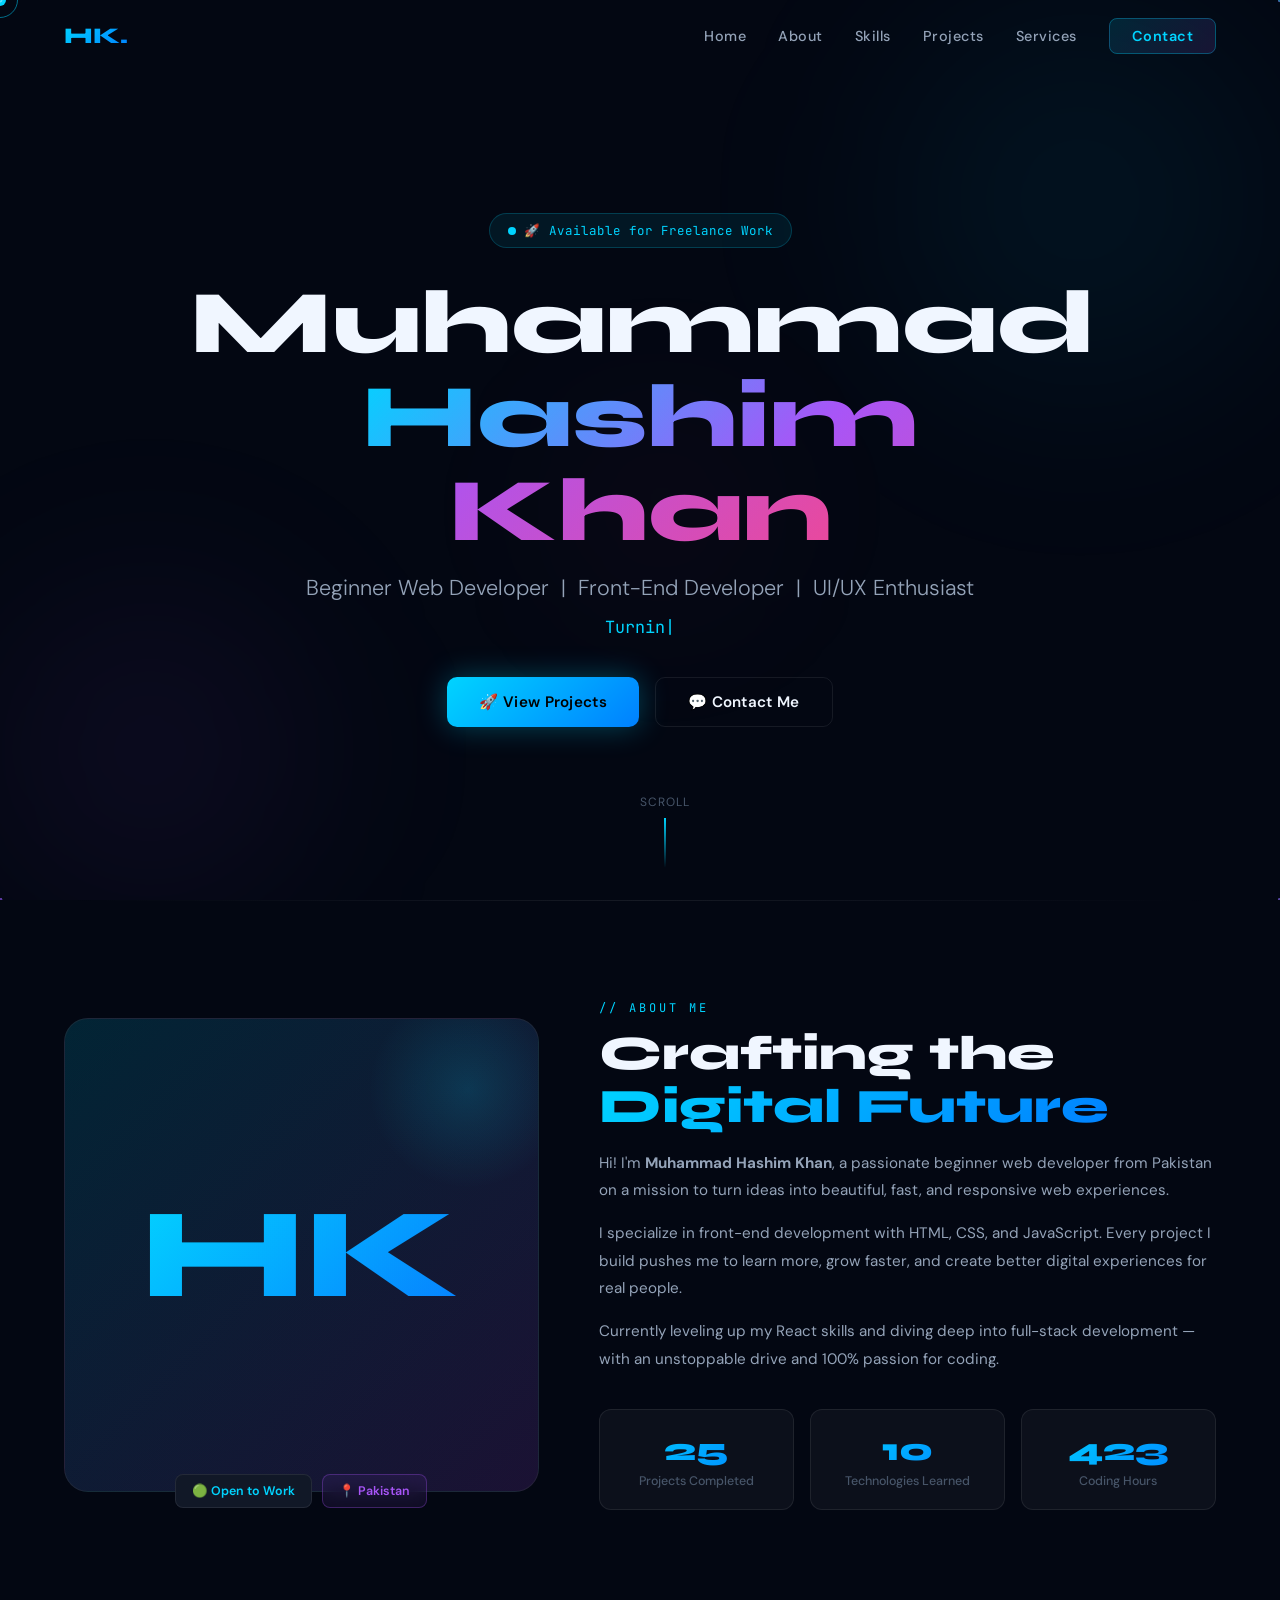
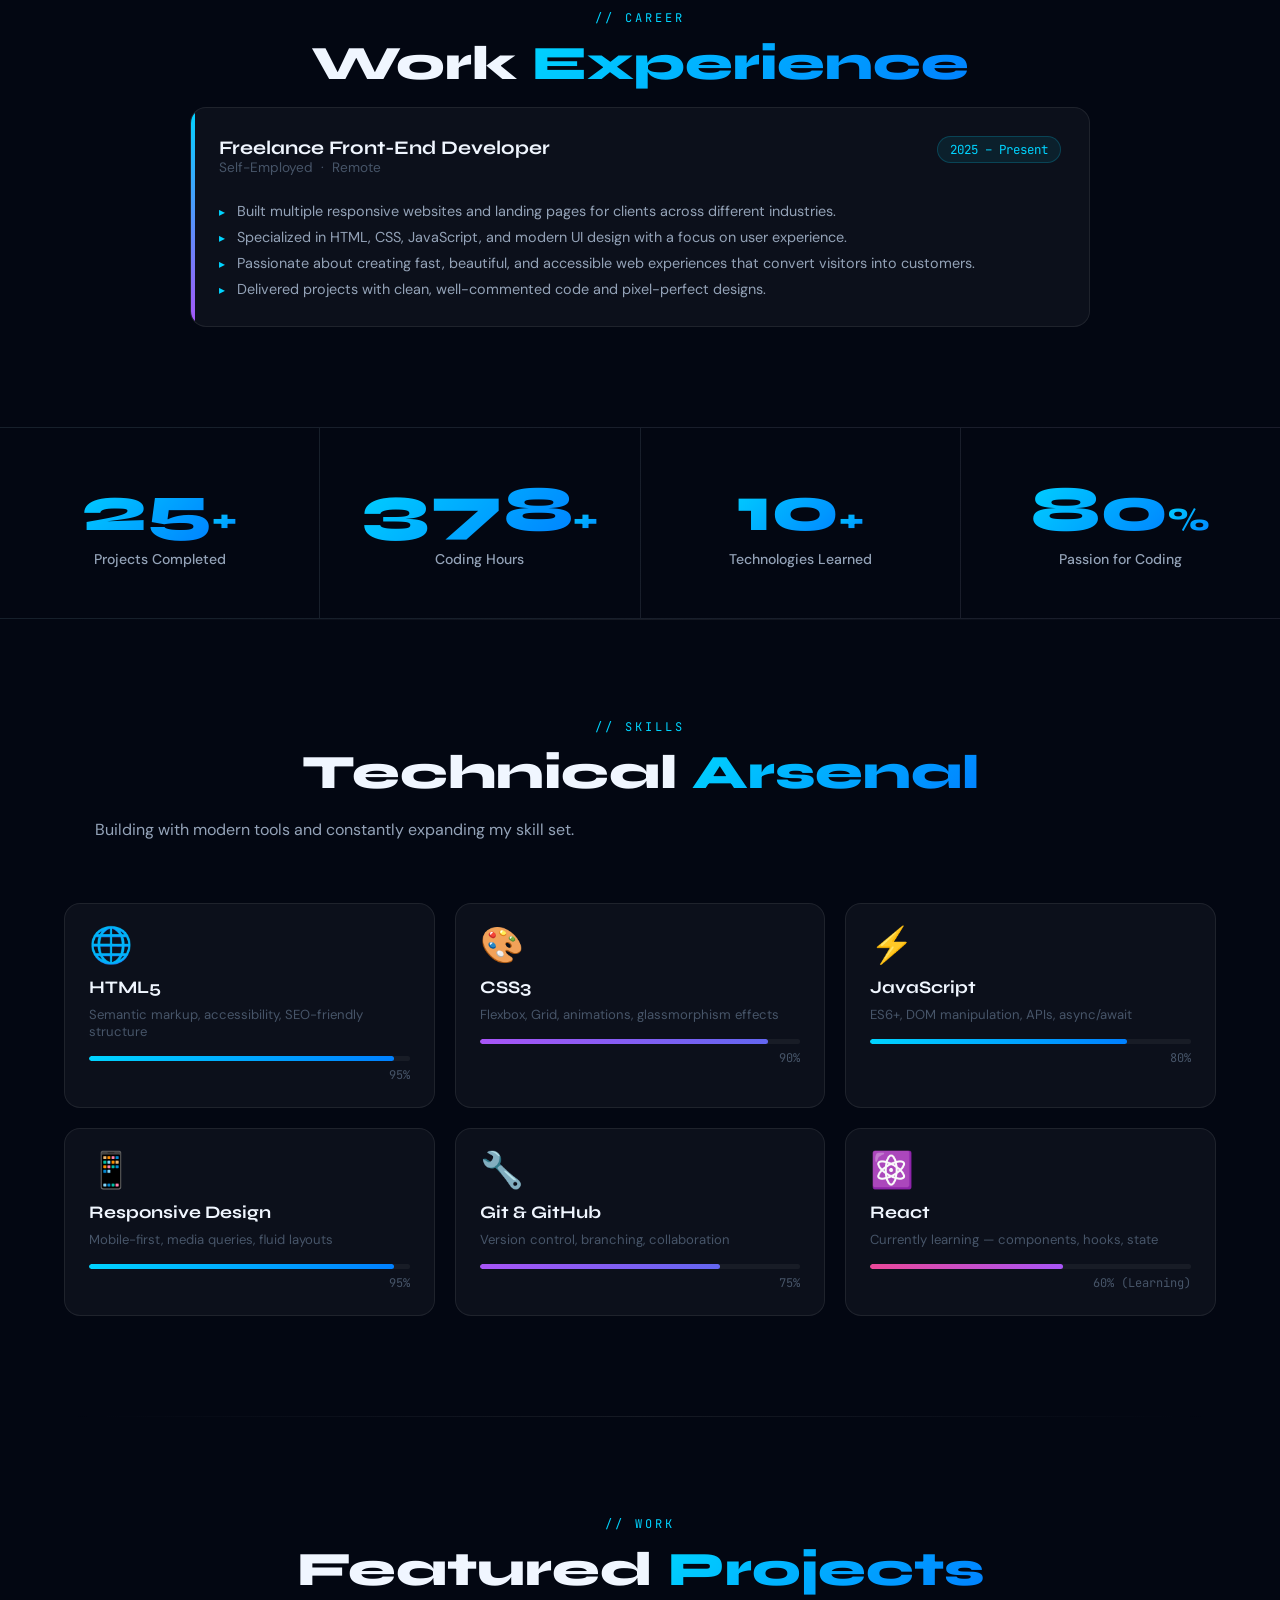
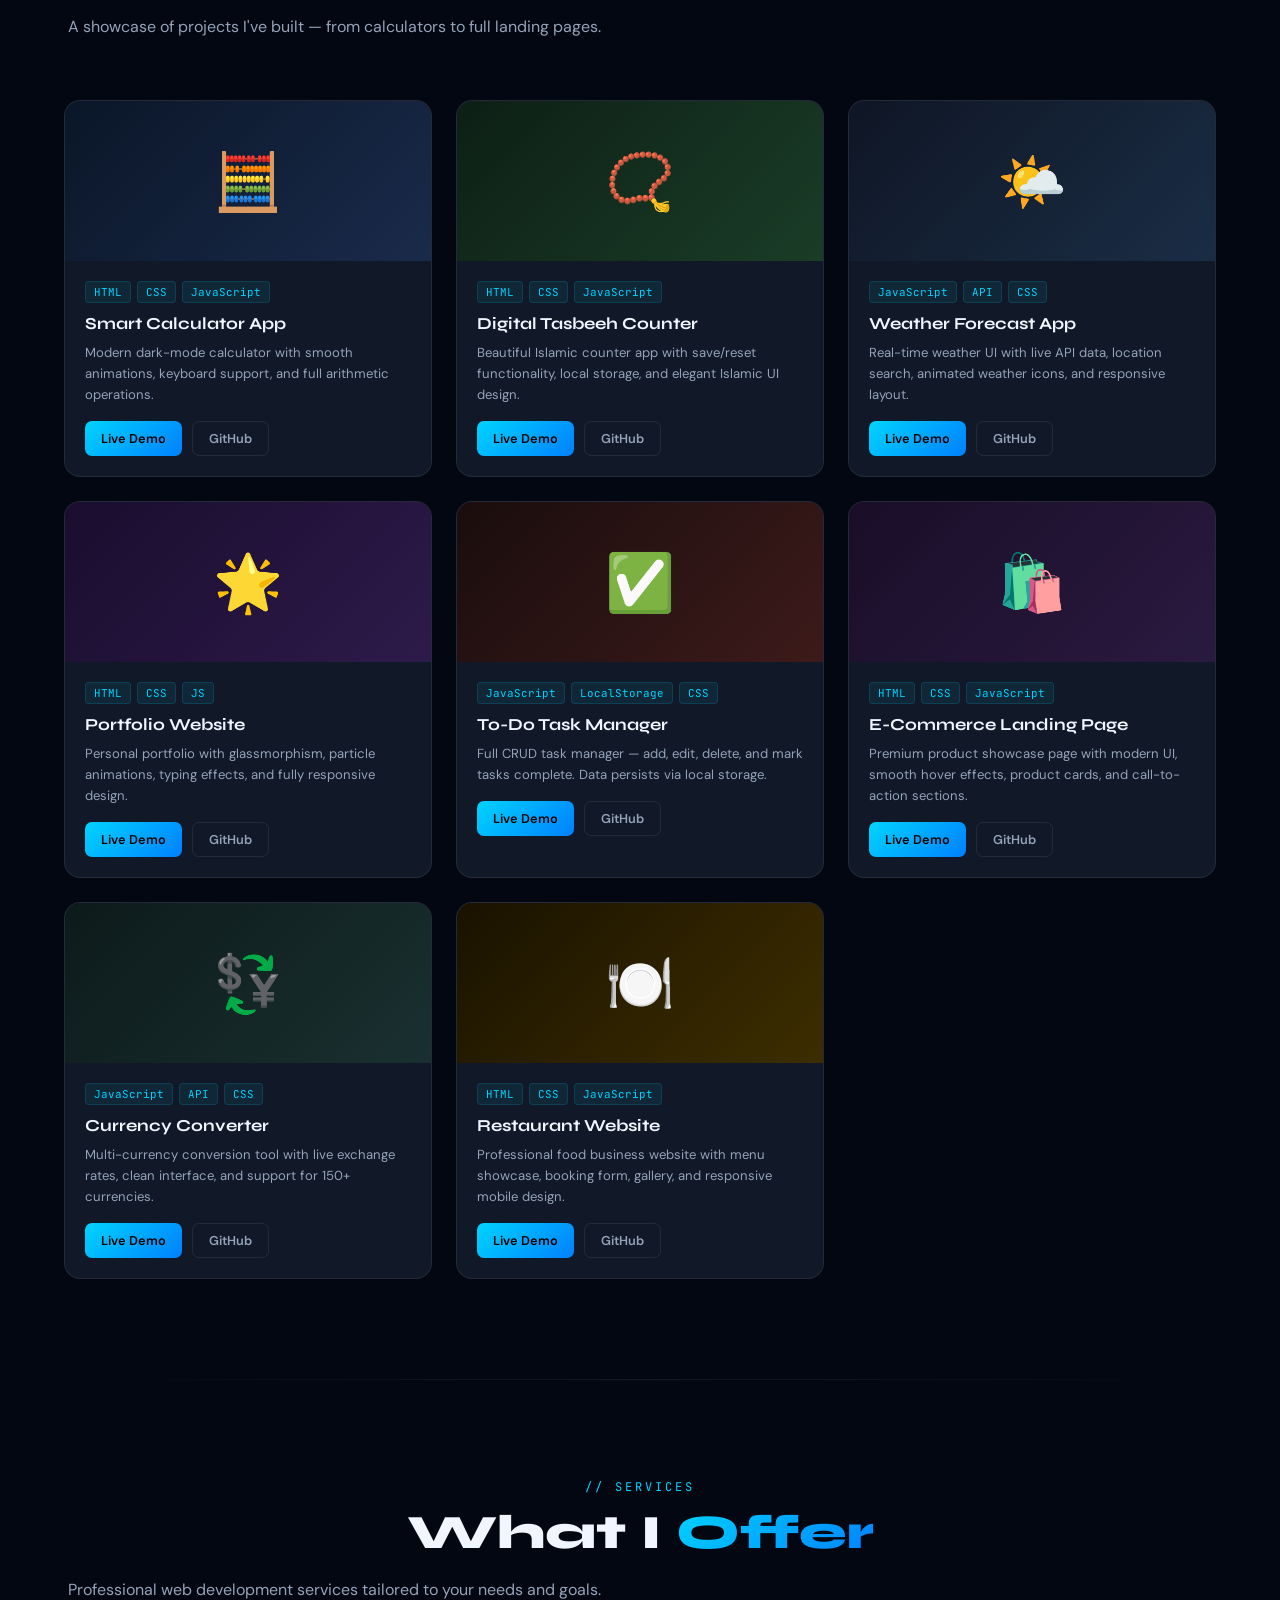
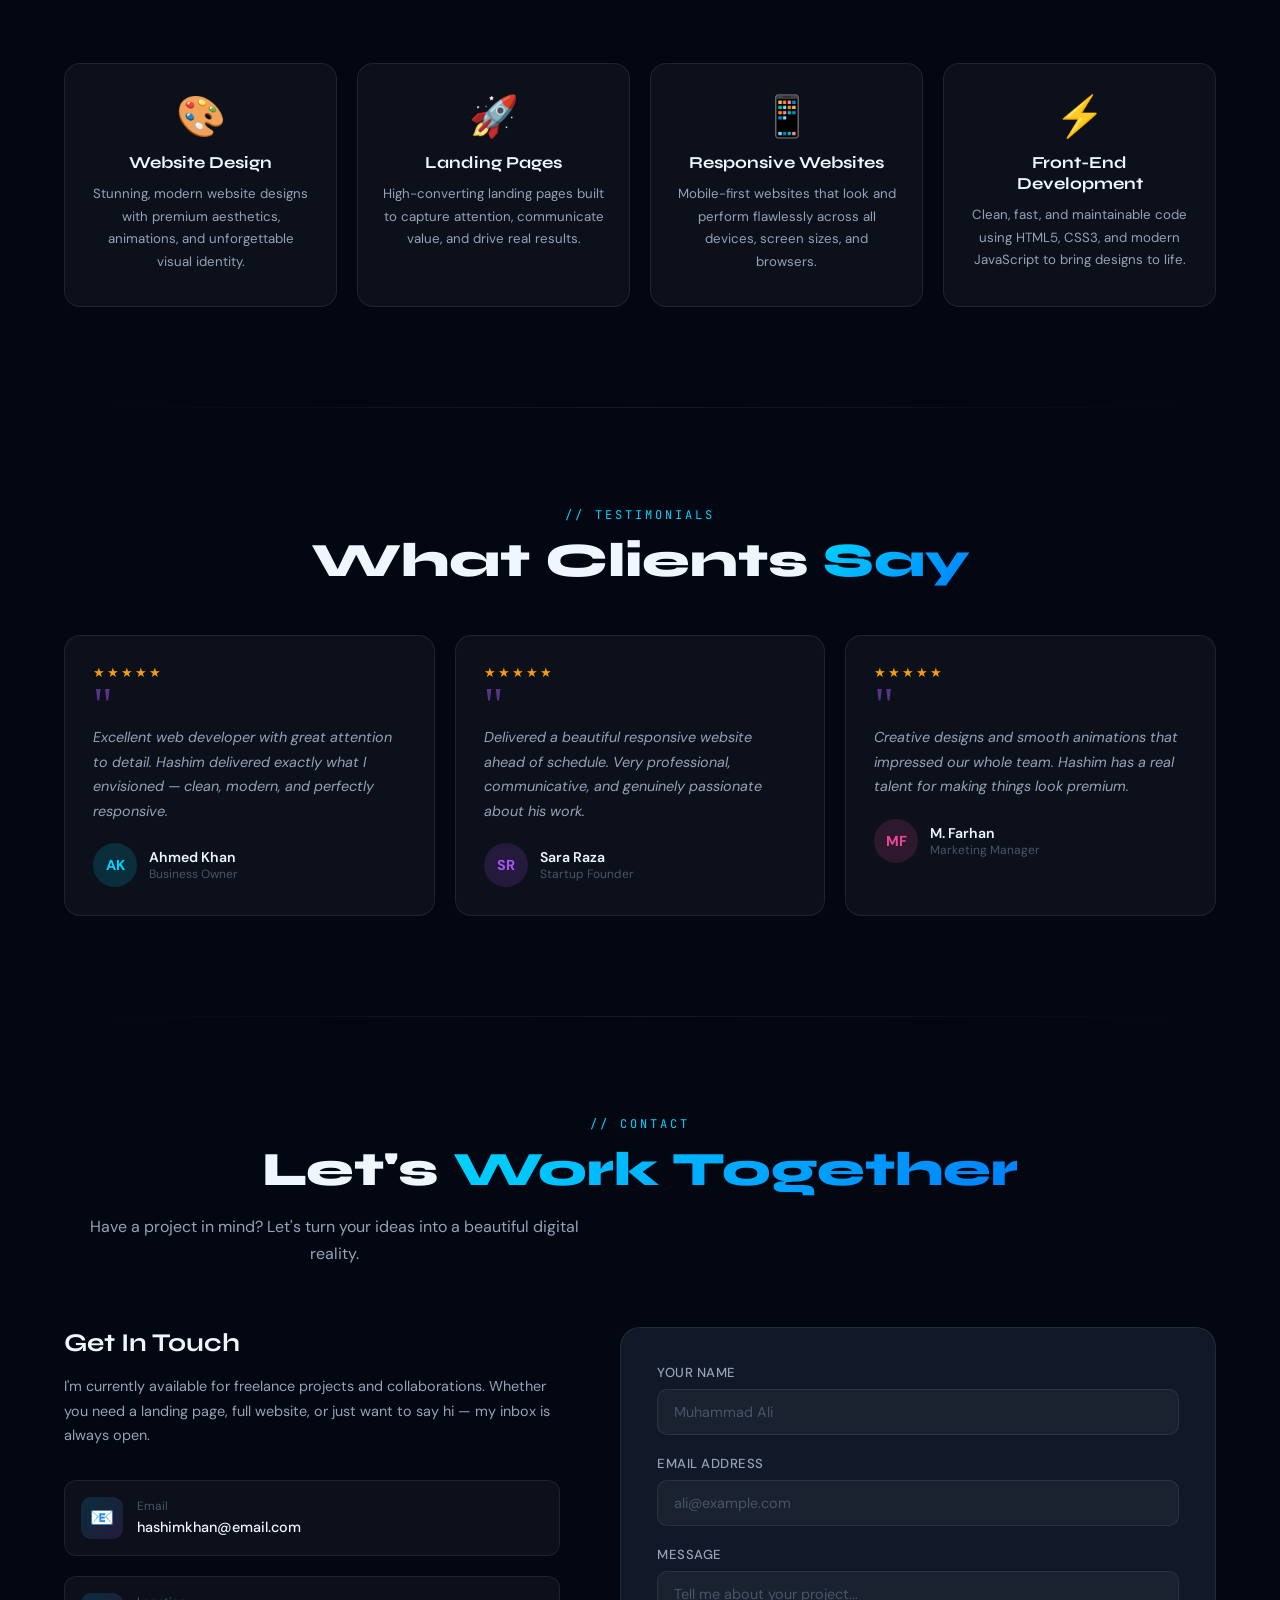
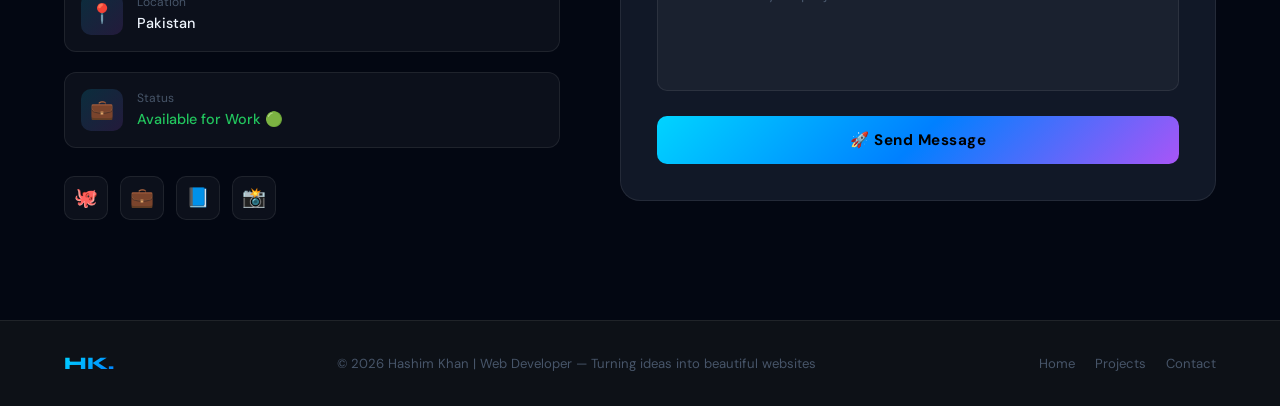
==== hashim_khan_portfolio.html @ 88f48b9b "Add files via upload" ====
<!DOCTYPE html>
<html lang="en">
<head>
<meta charset="UTF-8">
<meta name="viewport" content="width=device-width, initial-scale=1.0">
<meta name="description" content="Muhammad Hashim Khan - Beginner Web Developer | Front-End Developer | UI/UX Enthusiast. Turning ideas into beautiful and responsive websites.">
<meta name="keywords" content="Hashim Khan, web developer, front-end developer, HTML, CSS, JavaScript, portfolio">
<meta name="author" content="Muhammad Hashim Khan">
<title>Muhammad Hashim Khan | Web Developer</title>
<link rel="preconnect" href="https://fonts.googleapis.com">
<link rel="preconnect" href="https://fonts.gstatic.com" crossorigin>
<link href="https://fonts.googleapis.com/css2?family=Syne:wght@400;600;700;800&family=DM+Sans:ital,wght@0,300;0,400;0,500;1,300&family=JetBrains+Mono:wght@400;500&display=swap" rel="stylesheet">
<style>
*,*::before,*::after{margin:0;padding:0;box-sizing:border-box}
:root{
--neon-blue:#00d4ff;
--neon-purple:#a855f7;
--neon-pink:#ec4899;
--dark-bg:#030712;
--dark-surface:#0d1117;
--dark-card:#111827;
--dark-card2:#161f2e;
--glass-bg:rgba(255,255,255,0.04);
--glass-border:rgba(255,255,255,0.08);
--text-primary:#f0f6ff;
--text-secondary:#94a3b8;
--text-muted:#475569;
--gradient-hero:linear-gradient(135deg,#030712 0%,#0a0f1e 40%,#050d1a 100%);
--gradient-blue:linear-gradient(135deg,#00d4ff,#0080ff);
--gradient-purple:linear-gradient(135deg,#a855f7,#6366f1);
--gradient-pink:linear-gradient(135deg,#ec4899,#a855f7);
--gradient-glow:linear-gradient(135deg,#00d4ff22,#a855f722);
--font-display:'Syne',sans-serif;
--font-body:'DM Sans',sans-serif;
--font-mono:'JetBrains Mono',monospace;
}
html{scroll-behavior:smooth;overflow-x:hidden}
body{background:var(--dark-bg);color:var(--text-primary);font-family:var(--font-body);cursor:none;overflow-x:hidden}

/* CUSTOM CURSOR */
#cursor{position:fixed;width:12px;height:12px;background:var(--neon-blue);border-radius:50%;pointer-events:none;z-index:99999;transform:translate(-50%,-50%);transition:transform 0.1s,background 0.2s;mix-blend-mode:screen}
#cursor-ring{position:fixed;width:36px;height:36px;border:1.5px solid rgba(0,212,255,0.5);border-radius:50%;pointer-events:none;z-index:99998;transform:translate(-50%,-50%);transition:transform 0.15s ease,width 0.2s,height 0.2s,opacity 0.2s}
body:hover #cursor{opacity:1}

/* SCROLL PROGRESS */
#scroll-progress{position:fixed;top:0;left:0;height:3px;background:linear-gradient(90deg,var(--neon-blue),var(--neon-purple),var(--neon-pink));z-index:9999;transition:width 0.1s;box-shadow:0 0 10px var(--neon-blue)}

/* LOADING SCREEN */
#loader{position:fixed;inset:0;background:var(--dark-bg);z-index:99990;display:flex;flex-direction:column;align-items:center;justify-content:center;gap:24px;transition:opacity 0.6s,visibility 0.6s}
#loader.hidden{opacity:0;visibility:hidden}
.loader-logo{font-family:var(--font-display);font-size:2rem;font-weight:800;background:var(--gradient-blue);-webkit-background-clip:text;-webkit-text-fill-color:transparent;background-clip:text;animation:pulse 1.5s ease-in-out infinite}
.loader-bar{width:200px;height:2px;background:rgba(255,255,255,0.1);border-radius:99px;overflow:hidden}
.loader-fill{height:100%;background:linear-gradient(90deg,var(--neon-blue),var(--neon-purple));animation:loadfill 2s ease forwards}
.loader-text{font-family:var(--font-mono);font-size:0.75rem;color:var(--text-muted);letter-spacing:2px}
@keyframes loadfill{from{width:0}to{width:100%}}
@keyframes pulse{0%,100%{opacity:1}50%{opacity:0.6}}

/* CANVAS PARTICLES */
#particles-canvas{position:fixed;top:0;left:0;width:100%;height:100%;pointer-events:none;z-index:0;opacity:0.6}

/* NAVBAR */
nav{position:fixed;top:0;left:0;right:0;z-index:1000;padding:0 5%;transition:all 0.4s}
nav.scrolled{background:rgba(3,7,18,0.8);backdrop-filter:blur(20px);-webkit-backdrop-filter:blur(20px);border-bottom:1px solid var(--glass-border);padding-top:0}
.nav-inner{display:flex;align-items:center;justify-content:space-between;height:70px}
.nav-logo{font-family:var(--font-display);font-size:1.4rem;font-weight:800;background:var(--gradient-blue);-webkit-background-clip:text;-webkit-text-fill-color:transparent;background-clip:text;text-decoration:none}
.nav-links{display:flex;gap:2rem;list-style:none}
.nav-links a{color:var(--text-secondary);text-decoration:none;font-size:0.9rem;font-weight:500;letter-spacing:0.5px;transition:color 0.2s;position:relative}
.nav-links a::after{content:'';position:absolute;bottom:-4px;left:0;width:0;height:1.5px;background:var(--gradient-blue);transition:width 0.3s}
.nav-links a:hover{color:var(--neon-blue)}
.nav-links a:hover::after{width:100%}
.nav-cta{padding:8px 22px;background:linear-gradient(135deg,#00d4ff22,#a855f722);border:1px solid rgba(0,212,255,0.3);border-radius:8px;color:var(--neon-blue)!important;font-weight:600!important;transition:all 0.3s!important}
.nav-cta:hover{background:linear-gradient(135deg,#00d4ff33,#a855f733)!important;box-shadow:0 0 20px rgba(0,212,255,0.2)}
.hamburger{display:none;flex-direction:column;gap:5px;cursor:pointer;padding:5px}
.hamburger span{display:block;width:24px;height:2px;background:var(--text-primary);transition:all 0.3s}

/* HERO */
.hero{min-height:100vh;display:flex;align-items:center;justify-content:center;position:relative;overflow:hidden;padding:100px 5% 60px}
.hero-bg-orb{position:absolute;border-radius:50%;filter:blur(80px);pointer-events:none}
.orb1{width:600px;height:600px;background:radial-gradient(circle,rgba(0,212,255,0.08) 0%,transparent 70%);top:-100px;right:-100px}
.orb2{width:500px;height:500px;background:radial-gradient(circle,rgba(168,85,247,0.08) 0%,transparent 70%);bottom:-100px;left:-100px}
.orb3{width:300px;height:300px;background:radial-gradient(circle,rgba(236,72,153,0.06) 0%,transparent 70%);top:40%;left:40%}
.hero-content{position:relative;z-index:1;text-align:center;max-width:900px;margin:0 auto}
.hero-badge{display:inline-flex;align-items:center;gap:8px;padding:8px 18px;background:rgba(0,212,255,0.08);border:1px solid rgba(0,212,255,0.2);border-radius:99px;font-family:var(--font-mono);font-size:0.78rem;color:var(--neon-blue);letter-spacing:1px;margin-bottom:28px;animation:fadeDown 0.8s ease both}
.hero-badge::before{content:'';width:8px;height:8px;background:var(--neon-blue);border-radius:50%;animation:blink 1.5s ease-in-out infinite}
@keyframes blink{0%,100%{opacity:1;box-shadow:0 0 6px var(--neon-blue)}50%{opacity:0.4;box-shadow:none}}
.hero-name{font-family:var(--font-display);font-size:clamp(2.8rem,7vw,6rem);font-weight:800;line-height:1.05;margin-bottom:16px;animation:fadeUp 0.9s 0.2s ease both}
.hero-name .highlight{background:linear-gradient(135deg,#00d4ff,#a855f7,#ec4899);-webkit-background-clip:text;-webkit-text-fill-color:transparent;background-clip:text}
.hero-tagline{font-size:clamp(1rem,2.5vw,1.35rem);color:var(--text-secondary);margin-bottom:14px;font-weight:300;animation:fadeUp 0.9s 0.35s ease both}
.hero-typing-wrap{font-family:var(--font-mono);font-size:clamp(0.85rem,2vw,1.05rem);color:var(--neon-blue);margin-bottom:36px;height:1.5em;animation:fadeUp 0.9s 0.5s ease both}
#typed-text::after{content:'|';animation:blink 0.8s infinite}
.hero-buttons{display:flex;gap:16px;justify-content:center;flex-wrap:wrap;animation:fadeUp 0.9s 0.65s ease both}
.btn{padding:14px 32px;border-radius:10px;font-family:var(--font-body);font-size:0.95rem;font-weight:600;text-decoration:none;display:inline-flex;align-items:center;gap:8px;transition:all 0.3s;cursor:none;border:none;letter-spacing:0.3px}
.btn-primary{background:linear-gradient(135deg,#00d4ff,#0080ff);color:#000;box-shadow:0 0 30px rgba(0,212,255,0.3)}
.btn-primary:hover{transform:translateY(-2px);box-shadow:0 0 50px rgba(0,212,255,0.5)}
.btn-secondary{background:transparent;color:var(--text-primary);border:1px solid var(--glass-border)}
.btn-secondary:hover{background:var(--glass-bg);border-color:rgba(168,85,247,0.4);color:var(--neon-purple);transform:translateY(-2px)}
.hero-scroll{position:absolute;bottom:32px;left:50%;transform:translateX(-50%);display:flex;flex-direction:column;align-items:center;gap:8px;animation:fadeUp 1s 1s ease both;color:var(--text-muted);font-size:0.75rem;letter-spacing:1px}
.scroll-line{width:1.5px;height:50px;background:linear-gradient(to bottom,var(--neon-blue),transparent);animation:scrollLine 1.5s ease-in-out infinite}
@keyframes scrollLine{0%{transform:scaleY(0);transform-origin:top}50%{transform:scaleY(1);transform-origin:top}51%{transform:scaleY(1);transform-origin:bottom}100%{transform:scaleY(0);transform-origin:bottom}}
@keyframes fadeUp{from{opacity:0;transform:translateY(30px)}to{opacity:1;transform:translateY(0)}}
@keyframes fadeDown{from{opacity:0;transform:translateY(-20px)}to{opacity:1;transform:translateY(0)}}

/* SECTIONS */
section{position:relative;z-index:1;padding:100px 5%}
.section-label{font-family:var(--font-mono);font-size:0.75rem;color:var(--neon-blue);letter-spacing:3px;text-transform:uppercase;margin-bottom:12px;display:block}
.section-title{font-family:var(--font-display);font-size:clamp(2rem,4vw,3rem);font-weight:800;margin-bottom:16px;line-height:1.1}
.section-title .grad{background:var(--gradient-blue);-webkit-background-clip:text;-webkit-text-fill-color:transparent;background-clip:text}
.section-sub{color:var(--text-secondary);font-size:1rem;max-width:540px;line-height:1.7;margin-bottom:60px}
.text-center{text-align:center}
.text-center .section-sub{margin-left:auto;margin-right:auto}
.reveal{opacity:0;transform:translateY(40px);transition:opacity 0.7s,transform 0.7s}
.reveal.visible{opacity:1;transform:none}

/* DIVIDER */
.section-divider{position:absolute;left:5%;right:5%;top:0;height:1px;background:linear-gradient(90deg,transparent,var(--glass-border),transparent)}

/* ABOUT */
.about-grid{display:grid;grid-template-columns:1fr 1.3fr;gap:60px;align-items:center}
.about-img-wrap{position:relative}
.about-img-frame{width:100%;aspect-ratio:1;border-radius:24px;overflow:hidden;background:linear-gradient(135deg,rgba(0,212,255,0.1),rgba(168,85,247,0.1));border:1px solid var(--glass-border);display:flex;align-items:center;justify-content:center;position:relative}
.about-img-frame::before{content:'';position:absolute;inset:0;background:linear-gradient(135deg,rgba(0,212,255,0.05),rgba(168,85,247,0.05))}
.about-avatar{font-family:var(--font-display);font-size:8rem;font-weight:800;background:var(--gradient-blue);-webkit-background-clip:text;-webkit-text-fill-color:transparent;background-clip:text;line-height:1;user-select:none}
.about-glow{position:absolute;width:200px;height:200px;background:radial-gradient(circle,rgba(0,212,255,0.15),transparent 70%);top:-30px;right:-30px;pointer-events:none}
.about-badge-wrap{position:absolute;bottom:-16px;left:50%;transform:translateX(-50%);display:flex;gap:10px;white-space:nowrap}
.about-badge{padding:8px 16px;background:var(--dark-card);border:1px solid var(--glass-border);border-radius:8px;font-size:0.78rem;font-weight:600;color:var(--neon-blue);backdrop-filter:blur(10px)}
.about-text h3{font-family:var(--font-display);font-size:1.8rem;font-weight:700;margin-bottom:16px}
.about-text p{color:var(--text-secondary);line-height:1.8;margin-bottom:16px;font-size:0.95rem}
.about-stats{display:grid;grid-template-columns:repeat(3,1fr);gap:16px;margin-top:36px}
.stat-card{background:var(--glass-bg);border:1px solid var(--glass-border);border-radius:12px;padding:20px 16px;text-align:center;transition:all 0.3s}
.stat-card:hover{border-color:rgba(0,212,255,0.3);background:rgba(0,212,255,0.05)}
.stat-num{font-family:var(--font-display);font-size:2rem;font-weight:800;background:var(--gradient-blue);-webkit-background-clip:text;-webkit-text-fill-color:transparent;background-clip:text;display:block}
.stat-label{font-size:0.78rem;color:var(--text-muted);margin-top:4px;font-weight:500}

/* EXPERIENCE */
.experience-wrap{max-width:800px;margin:0 auto}
.exp-card{background:var(--glass-bg);border:1px solid var(--glass-border);border-radius:16px;padding:28px;position:relative;overflow:hidden;transition:all 0.3s}
.exp-card:hover{border-color:rgba(0,212,255,0.3)}
.exp-card::before{content:'';position:absolute;top:0;left:0;width:4px;height:100%;background:linear-gradient(to bottom,var(--neon-blue),var(--neon-purple))}
.exp-header{display:flex;align-items:flex-start;justify-content:space-between;margin-bottom:12px;gap:16px;flex-wrap:wrap}
.exp-role{font-family:var(--font-display);font-size:1.2rem;font-weight:700}
.exp-period{font-family:var(--font-mono);font-size:0.78rem;color:var(--neon-blue);background:rgba(0,212,255,0.08);border:1px solid rgba(0,212,255,0.2);padding:4px 12px;border-radius:99px;white-space:nowrap}
.exp-company{color:var(--text-muted);font-size:0.85rem;margin-bottom:14px}
.exp-list{list-style:none;display:flex;flex-direction:column;gap:8px}
.exp-list li{color:var(--text-secondary);font-size:0.9rem;padding-left:18px;position:relative}
.exp-list li::before{content:'▸';position:absolute;left:0;color:var(--neon-blue);font-size:0.75rem;top:2px}

/* COUNTERS */
.counters-section{background:linear-gradient(135deg,rgba(0,212,255,0.03),rgba(168,85,247,0.03));border-top:1px solid var(--glass-border);border-bottom:1px solid var(--glass-border)}
.counters-grid{display:grid;grid-template-columns:repeat(4,1fr);gap:1px;background:var(--glass-border)}
.counter-item{background:var(--dark-bg);padding:50px 20px;text-align:center}
.counter-num{font-family:var(--font-display);font-size:clamp(2.5rem,5vw,4rem);font-weight:800;background:var(--gradient-blue);-webkit-background-clip:text;-webkit-text-fill-color:transparent;background-clip:text;line-height:1}
.counter-suffix{font-family:var(--font-display);font-size:2rem;font-weight:800;background:var(--gradient-blue);-webkit-background-clip:text;-webkit-text-fill-color:transparent;background-clip:text}
.counter-label{color:var(--text-secondary);font-size:0.88rem;margin-top:8px;font-weight:500}

/* SKILLS */
.skills-grid{display:grid;grid-template-columns:repeat(auto-fit,minmax(280px,1fr));gap:20px}
.skill-card{background:var(--glass-bg);border:1px solid var(--glass-border);border-radius:16px;padding:24px;transition:all 0.4s;position:relative;overflow:hidden}
.skill-card::before{content:'';position:absolute;inset:0;opacity:0;transition:opacity 0.4s;border-radius:16px}
.skill-card:hover{transform:translateY(-6px);border-color:transparent}
.skill-card.blue::before{background:linear-gradient(135deg,rgba(0,212,255,0.08),rgba(0,128,255,0.04));box-shadow:inset 0 0 0 1px rgba(0,212,255,0.3)}
.skill-card.purple::before{background:linear-gradient(135deg,rgba(168,85,247,0.08),rgba(99,102,241,0.04));box-shadow:inset 0 0 0 1px rgba(168,85,247,0.3)}
.skill-card.pink::before{background:linear-gradient(135deg,rgba(236,72,153,0.08),rgba(168,85,247,0.04));box-shadow:inset 0 0 0 1px rgba(236,72,153,0.3)}
.skill-card:hover::before{opacity:1}
.skill-icon{font-size:2.2rem;margin-bottom:14px;line-height:1}
.skill-name{font-family:var(--font-display);font-size:1.1rem;font-weight:700;margin-bottom:8px}
.skill-desc{font-size:0.82rem;color:var(--text-muted);margin-bottom:16px}
.skill-bar-wrap{background:rgba(255,255,255,0.05);border-radius:99px;height:5px;overflow:hidden}
.skill-bar{height:100%;border-radius:99px;width:0;transition:width 1.5s cubic-bezier(0.16,1,0.3,1)}
.skill-bar.blue{background:linear-gradient(90deg,var(--neon-blue),#0080ff)}
.skill-bar.purple{background:linear-gradient(90deg,var(--neon-purple),#6366f1)}
.skill-bar.pink{background:linear-gradient(90deg,var(--neon-pink),var(--neon-purple))}
.skill-pct{font-family:var(--font-mono);font-size:0.75rem;color:var(--text-muted);margin-top:6px;text-align:right}

/* PROJECTS */
.projects-grid{display:grid;grid-template-columns:repeat(auto-fit,minmax(300px,1fr));gap:24px}
.project-card{background:var(--dark-card);border:1px solid var(--glass-border);border-radius:16px;overflow:hidden;transition:all 0.4s;position:relative;group:true}
.project-card:hover{transform:translateY(-8px) scale(1.01);border-color:rgba(0,212,255,0.2);box-shadow:0 30px 60px rgba(0,0,0,0.5),0 0 40px rgba(0,212,255,0.08)}
.project-img{height:160px;position:relative;overflow:hidden}
.project-img-bg{width:100%;height:100%;display:flex;align-items:center;justify-content:center;font-size:3.5rem;position:relative}
.proj-calc{background:linear-gradient(135deg,#0a1628,#1a2a4a)}
.proj-tasbeeh{background:linear-gradient(135deg,#0d1f15,#1a3d27)}
.proj-weather{background:linear-gradient(135deg,#0f1625,#1a2d45)}
.proj-portfolio{background:linear-gradient(135deg,#1a0d2e,#2d1a4a)}
.proj-todo{background:linear-gradient(135deg,#1a0d0d,#3d1a1a)}
.proj-ecom{background:linear-gradient(135deg,#1a0d28,#2a1a40)}
.proj-currency{background:linear-gradient(135deg,#0d1a1a,#1a3030)}
.proj-restaurant{background:linear-gradient(135deg,#1a1200,#3d2e00)}
.project-img-overlay{position:absolute;inset:0;background:rgba(0,0,0,0);transition:background 0.3s;display:flex;align-items:center;justify-content:center;gap:12px;opacity:0;transition:all 0.3s}
.project-card:hover .project-img-overlay{background:rgba(0,0,0,0.6);opacity:1}
.project-body{padding:20px}
.project-tags{display:flex;gap:6px;flex-wrap:wrap;margin-bottom:10px}
.project-tag{font-family:var(--font-mono);font-size:0.68rem;color:var(--neon-blue);background:rgba(0,212,255,0.08);border:1px solid rgba(0,212,255,0.15);padding:3px 8px;border-radius:4px}
.project-title{font-family:var(--font-display);font-size:1.05rem;font-weight:700;margin-bottom:8px}
.project-desc{font-size:0.82rem;color:var(--text-secondary);line-height:1.6;margin-bottom:16px}
.project-buttons{display:flex;gap:10px}
.btn-sm{padding:8px 16px;font-size:0.8rem;border-radius:7px;font-weight:600;text-decoration:none;display:inline-flex;align-items:center;gap:6px;transition:all 0.3s;cursor:none;border:none}
.btn-live{background:linear-gradient(135deg,var(--neon-blue),#0080ff);color:#000}
.btn-live:hover{box-shadow:0 0 20px rgba(0,212,255,0.4);transform:translateY(-2px)}
.btn-github{background:transparent;border:1px solid var(--glass-border);color:var(--text-secondary)}
.btn-github:hover{border-color:rgba(168,85,247,0.4);color:var(--neon-purple);transform:translateY(-2px)}

/* SERVICES */
.services-grid{display:grid;grid-template-columns:repeat(auto-fit,minmax(240px,1fr));gap:20px}
.service-card{background:var(--glass-bg);border:1px solid var(--glass-border);border-radius:16px;padding:32px 24px;transition:all 0.4s;text-align:center;position:relative;overflow:hidden}
.service-card::after{content:'';position:absolute;bottom:0;left:0;right:0;height:2px;transform:scaleX(0);transition:transform 0.4s;background:var(--gradient-blue)}
.service-card:hover{transform:translateY(-6px);border-color:rgba(0,212,255,0.2)}
.service-card:hover::after{transform:scaleX(1)}
.service-icon{font-size:2.5rem;margin-bottom:16px;display:block;line-height:1;transition:transform 0.3s}
.service-card:hover .service-icon{transform:scale(1.15) rotate(-5deg)}
.service-title{font-family:var(--font-display);font-size:1.05rem;font-weight:700;margin-bottom:10px}
.service-desc{font-size:0.83rem;color:var(--text-secondary);line-height:1.7}

/* TESTIMONIALS */
.testimonials-grid{display:grid;grid-template-columns:repeat(auto-fit,minmax(280px,1fr));gap:20px}
.testi-card{background:var(--glass-bg);border:1px solid var(--glass-border);border-radius:16px;padding:28px;position:relative;transition:all 0.3s}
.testi-card:hover{border-color:rgba(168,85,247,0.3)}
.testi-quote{font-size:3rem;line-height:0.5;color:var(--neon-purple);opacity:0.5;font-family:serif;margin-bottom:8px}
.testi-text{color:var(--text-secondary);font-size:0.9rem;line-height:1.7;margin-bottom:20px;font-style:italic}
.testi-author{display:flex;align-items:center;gap:12px}
.testi-avatar{width:44px;height:44px;border-radius:50%;display:flex;align-items:center;justify-content:center;font-weight:700;font-size:0.9rem;flex-shrink:0}
.testi-name{font-weight:600;font-size:0.88rem}
.testi-role{font-size:0.75rem;color:var(--text-muted)}
.stars{color:#f59e0b;font-size:0.8rem;margin-bottom:12px;letter-spacing:2px}

/* CONTACT */
.contact-grid{display:grid;grid-template-columns:1fr 1.2fr;gap:60px;align-items:start}
.contact-info h3{font-family:var(--font-display);font-size:1.6rem;font-weight:700;margin-bottom:16px}
.contact-info p{color:var(--text-secondary);line-height:1.7;margin-bottom:32px;font-size:0.9rem}
.contact-detail{display:flex;align-items:center;gap:14px;margin-bottom:20px;padding:16px;background:var(--glass-bg);border:1px solid var(--glass-border);border-radius:12px;transition:all 0.3s}
.contact-detail:hover{border-color:rgba(0,212,255,0.3)}
.contact-detail-icon{width:42px;height:42px;background:linear-gradient(135deg,rgba(0,212,255,0.15),rgba(168,85,247,0.15));border-radius:10px;display:flex;align-items:center;justify-content:center;font-size:1.2rem;flex-shrink:0}
.contact-detail-text span{display:block;font-size:0.75rem;color:var(--text-muted);margin-bottom:2px}
.contact-detail-text a{color:var(--text-primary);text-decoration:none;font-size:0.9rem;font-weight:500}
.social-links{display:flex;gap:12px;margin-top:28px}
.social-btn{width:44px;height:44px;background:var(--glass-bg);border:1px solid var(--glass-border);border-radius:10px;display:flex;align-items:center;justify-content:center;text-decoration:none;font-size:1.2rem;transition:all 0.3s}
.social-btn:hover{transform:translateY(-3px)}
.social-btn.gh:hover{border-color:rgba(0,212,255,0.5);background:rgba(0,212,255,0.08)}
.social-btn.li:hover{border-color:rgba(0,119,181,0.5);background:rgba(0,119,181,0.08)}
.social-btn.fb:hover{border-color:rgba(24,119,242,0.5);background:rgba(24,119,242,0.08)}
.social-btn.ig:hover{border-color:rgba(236,72,153,0.5);background:rgba(236,72,153,0.08)}
.contact-form{background:var(--dark-card);border:1px solid var(--glass-border);border-radius:20px;padding:36px}
.form-group{margin-bottom:20px}
.form-label{display:block;font-size:0.82rem;color:var(--text-secondary);margin-bottom:8px;font-weight:500;letter-spacing:0.5px}
.form-input,.form-textarea{width:100%;background:rgba(255,255,255,0.04);border:1px solid var(--glass-border);border-radius:10px;padding:13px 16px;color:var(--text-primary);font-family:var(--font-body);font-size:0.9rem;transition:all 0.3s;outline:none;resize:none}
.form-input:focus,.form-textarea:focus{border-color:var(--neon-blue);background:rgba(0,212,255,0.04);box-shadow:0 0 0 3px rgba(0,212,255,0.1)}
.form-textarea{min-height:120px}
.form-input::placeholder,.form-textarea::placeholder{color:var(--text-muted)}
.btn-send{width:100%;padding:14px;background:linear-gradient(135deg,#00d4ff,#0080ff,#a855f7);color:#000;border-radius:10px;font-size:0.95rem;font-weight:700;border:none;cursor:pointer;transition:all 0.3s;font-family:var(--font-body);letter-spacing:0.5px}
.btn-send:hover{transform:translateY(-2px);box-shadow:0 10px 40px rgba(0,212,255,0.4),0 0 60px rgba(168,85,247,0.2)}

/* FOOTER */
footer{background:var(--dark-surface);border-top:1px solid var(--glass-border);padding:32px 5%;text-align:center}
.footer-inner{display:flex;align-items:center;justify-content:space-between;gap:20px;flex-wrap:wrap}
.footer-logo{font-family:var(--font-display);font-size:1.1rem;font-weight:800;background:var(--gradient-blue);-webkit-background-clip:text;-webkit-text-fill-color:transparent;background-clip:text}
.footer-copy{font-size:0.82rem;color:var(--text-muted)}
.footer-links{display:flex;gap:20px}
.footer-links a{font-size:0.82rem;color:var(--text-muted);text-decoration:none;transition:color 0.2s}
.footer-links a:hover{color:var(--neon-blue)}

/* RESPONSIVE */
@media(max-width:900px){
.about-grid,.contact-grid{grid-template-columns:1fr}
.counters-grid{grid-template-columns:repeat(2,1fr)}
.nav-links{display:none;position:fixed;top:0;left:0;right:0;bottom:0;background:rgba(3,7,18,0.97);flex-direction:column;align-items:center;justify-content:center;gap:2rem;z-index:999}
.nav-links.open{display:flex}
.hamburger{display:flex;z-index:1000}
}
@media(max-width:600px){
.counters-grid{grid-template-columns:repeat(2,1fr)}
.about-stats{grid-template-columns:1fr}
.footer-inner{flex-direction:column;text-align:center}
section{padding:70px 5%}
}
</style>
</head>
<body>

<!-- CURSOR -->
<div id="cursor"></div>
<div id="cursor-ring"></div>

<!-- SCROLL PROGRESS -->
<div id="scroll-progress" style="width:0"></div>

<!-- LOADER -->
<div id="loader">
<div class="loader-logo">HK.</div>
<div class="loader-bar"><div class="loader-fill"></div></div>
<div class="loader-text">INITIALIZING PORTFOLIO...</div>
</div>

<!-- PARTICLES -->
<canvas id="particles-canvas"></canvas>

<!-- NAVBAR -->
<nav id="navbar">
<div class="nav-inner">
<a href="#home" class="nav-logo">HK.</a>
<ul class="nav-links" id="navLinks">
<li><a href="#home">Home</a></li>
<li><a href="#about">About</a></li>
<li><a href="#skills">Skills</a></li>
<li><a href="#projects">Projects</a></li>
<li><a href="#services">Services</a></li>
<li><a href="#contact" class="nav-cta">Contact</a></li>
</ul>
<div class="hamburger" id="hamburger" aria-label="Toggle menu">
<span></span><span></span><span></span>
</div>
</div>
</nav>

<!-- HERO -->
<section class="hero" id="home">
<div class="hero-bg-orb orb1"></div>
<div class="hero-bg-orb orb2"></div>
<div class="hero-bg-orb orb3"></div>
<div class="hero-content">
<div class="hero-badge">🚀 Available for Freelance Work</div>
<h1 class="hero-name">Muhammad <span class="highlight">Hashim Khan</span></h1>
<p class="hero-tagline">Beginner Web Developer &nbsp;|&nbsp; Front-End Developer &nbsp;|&nbsp; UI/UX Enthusiast</p>
<div class="hero-typing-wrap"><span id="typed-text"></span></div>
<div class="hero-buttons">
<a href="#projects" class="btn btn-primary">🚀 View Projects</a>
<a href="#contact" class="btn btn-secondary">💬 Contact Me</a>
</div>
</div>
<div class="hero-scroll">
<span>SCROLL</span>
<div class="scroll-line"></div>
</div>
</section>

<!-- ABOUT -->
<section id="about">
<div class="section-divider"></div>
<div class="about-grid reveal">
<div class="about-img-wrap">
<div class="about-img-frame">
<div class="about-avatar">HK</div>
<div class="about-glow"></div>
</div>
<div class="about-badge-wrap">
<div class="about-badge">🟢 Open to Work</div>
<div class="about-badge" style="color:var(--neon-purple);border-color:rgba(168,85,247,0.3);background:rgba(168,85,247,0.08)">📍 Pakistan</div>
</div>
</div>
<div class="about-text">
<span class="section-label">// about me</span>
<h2 class="section-title">Crafting the <span class="grad">Digital Future</span></h2>
<p>Hi! I'm <strong>Muhammad Hashim Khan</strong>, a passionate beginner web developer from Pakistan on a mission to turn ideas into beautiful, fast, and responsive web experiences.</p>
<p>I specialize in front-end development with HTML, CSS, and JavaScript. Every project I build pushes me to learn more, grow faster, and create better digital experiences for real people.</p>
<p>Currently leveling up my React skills and diving deep into full-stack development — with an unstoppable drive and 100% passion for coding.</p>
<div class="about-stats">
<div class="stat-card reveal">
<span class="stat-num" data-count="25">0</span>
<div class="stat-label">Projects Completed</div>
</div>
<div class="stat-card reveal">
<span class="stat-num" data-count="10">0</span>
<div class="stat-label">Technologies Learned</div>
</div>
<div class="stat-card reveal">
<span class="stat-num" data-count="500">0</span>
<div class="stat-label">Coding Hours</div>
</div>
</div>
</div>
</div>
</section>

<!-- EXPERIENCE -->
<section id="experience" style="padding-top:0">
<div style="max-width:900px;margin:0 auto">
<span class="section-label text-center" style="display:block;text-align:center">// career</span>
<h2 class="section-title text-center reveal">Work <span class="grad">Experience</span></h2>
<div class="exp-card reveal">
<div class="exp-header">
<div>
<div class="exp-role">Freelance Front-End Developer</div>
<div class="exp-company">Self-Employed &nbsp;·&nbsp; Remote</div>
</div>
<div class="exp-period">2025 – Present</div>
</div>
<ul class="exp-list">
<li>Built multiple responsive websites and landing pages for clients across different industries.</li>
<li>Specialized in HTML, CSS, JavaScript, and modern UI design with a focus on user experience.</li>
<li>Passionate about creating fast, beautiful, and accessible web experiences that convert visitors into customers.</li>
<li>Delivered projects with clean, well-commented code and pixel-perfect designs.</li>
</ul>
</div>
</div>
</section>

<!-- COUNTERS -->
<section class="counters-section" style="padding:0">
<div class="counters-grid">
<div class="counter-item reveal">
<div><span class="counter-num" data-count="25">0</span><span class="counter-suffix">+</span></div>
<div class="counter-label">Projects Completed</div>
</div>
<div class="counter-item reveal">
<div><span class="counter-num" data-count="500">0</span><span class="counter-suffix">+</span></div>
<div class="counter-label">Coding Hours</div>
</div>
<div class="counter-item reveal">
<div><span class="counter-num" data-count="10">0</span><span class="counter-suffix">+</span></div>
<div class="counter-label">Technologies Learned</div>
</div>
<div class="counter-item reveal">
<div><span class="counter-num" data-count="100">0</span><span class="counter-suffix">%</span></div>
<div class="counter-label">Passion for Coding</div>
</div>
</div>
</section>

<!-- SKILLS -->
<section id="skills">
<div class="section-divider"></div>
<span class="section-label text-center">// skills</span>
<h2 class="section-title text-center reveal">Technical <span class="grad">Arsenal</span></h2>
<p class="section-sub text-center reveal">Building with modern tools and constantly expanding my skill set.</p>
<div class="skills-grid">
<div class="skill-card blue reveal">
<div class="skill-icon">🌐</div>
<div class="skill-name">HTML5</div>
<div class="skill-desc">Semantic markup, accessibility, SEO-friendly structure</div>
<div class="skill-bar-wrap"><div class="skill-bar blue" data-width="95"></div></div>
<div class="skill-pct">95%</div>
</div>
<div class="skill-card purple reveal">
<div class="skill-icon">🎨</div>
<div class="skill-name">CSS3</div>
<div class="skill-desc">Flexbox, Grid, animations, glassmorphism effects</div>
<div class="skill-bar-wrap"><div class="skill-bar purple" data-width="90"></div></div>
<div class="skill-pct">90%</div>
</div>
<div class="skill-card blue reveal">
<div class="skill-icon">⚡</div>
<div class="skill-name">JavaScript</div>
<div class="skill-desc">ES6+, DOM manipulation, APIs, async/await</div>
<div class="skill-bar-wrap"><div class="skill-bar blue" data-width="80"></div></div>
<div class="skill-pct">80%</div>
</div>
<div class="skill-card blue reveal">
<div class="skill-icon">📱</div>
<div class="skill-name">Responsive Design</div>
<div class="skill-desc">Mobile-first, media queries, fluid layouts</div>
<div class="skill-bar-wrap"><div class="skill-bar blue" data-width="95"></div></div>
<div class="skill-pct">95%</div>
</div>
<div class="skill-card purple reveal">
<div class="skill-icon">🔧</div>
<div class="skill-name">Git & GitHub</div>
<div class="skill-desc">Version control, branching, collaboration</div>
<div class="skill-bar-wrap"><div class="skill-bar purple" data-width="75"></div></div>
<div class="skill-pct">75%</div>
</div>
<div class="skill-card pink reveal">
<div class="skill-icon">⚛️</div>
<div class="skill-name">React</div>
<div class="skill-desc">Currently learning — components, hooks, state</div>
<div class="skill-bar-wrap"><div class="skill-bar pink" data-width="60"></div></div>
<div class="skill-pct">60% (Learning)</div>
</div>
</div>
</section>

<!-- PROJECTS -->
<section id="projects">
<div class="section-divider"></div>
<span class="section-label text-center">// work</span>
<h2 class="section-title text-center reveal">Featured <span class="grad">Projects</span></h2>
<p class="section-sub text-center reveal">A showcase of projects I've built — from calculators to full landing pages.</p>
<div class="projects-grid">

<div class="project-card reveal">
<div class="project-img proj-calc">
<div class="project-img-bg">🧮</div>
<div class="project-img-overlay">
<a href="#" class="btn-sm btn-live">🚀 Live</a>
<a href="#" class="btn-sm btn-github">GitHub</a>
</div>
</div>
<div class="project-body">
<div class="project-tags"><span class="project-tag">HTML</span><span class="project-tag">CSS</span><span class="project-tag">JavaScript</span></div>
<div class="project-title">Smart Calculator App</div>
<div class="project-desc">Modern dark-mode calculator with smooth animations, keyboard support, and full arithmetic operations.</div>
<div class="project-buttons">
<a href="#" class="btn-sm btn-live">Live Demo</a>
<a href="#" class="btn-sm btn-github">GitHub</a>
</div>
</div>
</div>

<div class="project-card reveal">
<div class="project-img proj-tasbeeh">
<div class="project-img-bg">📿</div>
<div class="project-img-overlay">
<a href="#" class="btn-sm btn-live">🚀 Live</a>
<a href="#" class="btn-sm btn-github">GitHub</a>
</div>
</div>
<div class="project-body">
<div class="project-tags"><span class="project-tag">HTML</span><span class="project-tag">CSS</span><span class="project-tag">JavaScript</span></div>
<div class="project-title">Digital Tasbeeh Counter</div>
<div class="project-desc">Beautiful Islamic counter app with save/reset functionality, local storage, and elegant Islamic UI design.</div>
<div class="project-buttons">
<a href="#" class="btn-sm btn-live">Live Demo</a>
<a href="#" class="btn-sm btn-github">GitHub</a>
</div>
</div>
</div>

<div class="project-card reveal">
<div class="project-img proj-weather">
<div class="project-img-bg">🌤️</div>
<div class="project-img-overlay">
<a href="#" class="btn-sm btn-live">🚀 Live</a>
<a href="#" class="btn-sm btn-github">GitHub</a>
</div>
</div>
<div class="project-body">
<div class="project-tags"><span class="project-tag">JavaScript</span><span class="project-tag">API</span><span class="project-tag">CSS</span></div>
<div class="project-title">Weather Forecast App</div>
<div class="project-desc">Real-time weather UI with live API data, location search, animated weather icons, and responsive layout.</div>
<div class="project-buttons">
<a href="#" class="btn-sm btn-live">Live Demo</a>
<a href="#" class="btn-sm btn-github">GitHub</a>
</div>
</div>
</div>

<div class="project-card reveal">
<div class="project-img proj-portfolio">
<div class="project-img-bg">🌟</div>
<div class="project-img-overlay">
<a href="#" class="btn-sm btn-live">🚀 Live</a>
<a href="#" class="btn-sm btn-github">GitHub</a>
</div>
</div>
<div class="project-body">
<div class="project-tags"><span class="project-tag">HTML</span><span class="project-tag">CSS</span><span class="project-tag">JS</span></div>
<div class="project-title">Portfolio Website</div>
<div class="project-desc">Personal portfolio with glassmorphism, particle animations, typing effects, and fully responsive design.</div>
<div class="project-buttons">
<a href="#" class="btn-sm btn-live">Live Demo</a>
<a href="#" class="btn-sm btn-github">GitHub</a>
</div>
</div>
</div>

<div class="project-card reveal">
<div class="project-img proj-todo">
<div class="project-img-bg">✅</div>
<div class="project-img-overlay">
<a href="#" class="btn-sm btn-live">🚀 Live</a>
<a href="#" class="btn-sm btn-github">GitHub</a>
</div>
</div>
<div class="project-body">
<div class="project-tags"><span class="project-tag">JavaScript</span><span class="project-tag">LocalStorage</span><span class="project-tag">CSS</span></div>
<div class="project-title">To-Do Task Manager</div>
<div class="project-desc">Full CRUD task manager — add, edit, delete, and mark tasks complete. Data persists via local storage.</div>
<div class="project-buttons">
<a href="#" class="btn-sm btn-live">Live Demo</a>
<a href="#" class="btn-sm btn-github">GitHub</a>
</div>
</div>
</div>

<div class="project-card reveal">
<div class="project-img proj-ecom">
<div class="project-img-bg">🛍️</div>
<div class="project-img-overlay">
<a href="#" class="btn-sm btn-live">🚀 Live</a>
<a href="#" class="btn-sm btn-github">GitHub</a>
</div>
</div>
<div class="project-body">
<div class="project-tags"><span class="project-tag">HTML</span><span class="project-tag">CSS</span><span class="project-tag">JavaScript</span></div>
<div class="project-title">E-Commerce Landing Page</div>
<div class="project-desc">Premium product showcase page with modern UI, smooth hover effects, product cards, and call-to-action sections.</div>
<div class="project-buttons">
<a href="#" class="btn-sm btn-live">Live Demo</a>
<a href="#" class="btn-sm btn-github">GitHub</a>
</div>
</div>
</div>

<div class="project-card reveal">
<div class="project-img proj-currency">
<div class="project-img-bg">💱</div>
<div class="project-img-overlay">
<a href="#" class="btn-sm btn-live">🚀 Live</a>
<a href="#" class="btn-sm btn-github">GitHub</a>
</div>
</div>
<div class="project-body">
<div class="project-tags"><span class="project-tag">JavaScript</span><span class="project-tag">API</span><span class="project-tag">CSS</span></div>
<div class="project-title">Currency Converter</div>
<div class="project-desc">Multi-currency conversion tool with live exchange rates, clean interface, and support for 150+ currencies.</div>
<div class="project-buttons">
<a href="#" class="btn-sm btn-live">Live Demo</a>
<a href="#" class="btn-sm btn-github">GitHub</a>
</div>
</div>
</div>

<div class="project-card reveal">
<div class="project-img proj-restaurant">
<div class="project-img-bg">🍽️</div>
<div class="project-img-overlay">
<a href="#" class="btn-sm btn-live">🚀 Live</a>
<a href="#" class="btn-sm btn-github">GitHub</a>
</div>
</div>
<div class="project-body">
<div class="project-tags"><span class="project-tag">HTML</span><span class="project-tag">CSS</span><span class="project-tag">JavaScript</span></div>
<div class="project-title">Restaurant Website</div>
<div class="project-desc">Professional food business website with menu showcase, booking form, gallery, and responsive mobile design.</div>
<div class="project-buttons">
<a href="#" class="btn-sm btn-live">Live Demo</a>
<a href="#" class="btn-sm btn-github">GitHub</a>
</div>
</div>
</div>

</div>
</section>

<!-- SERVICES -->
<section id="services">
<div class="section-divider"></div>
<span class="section-label text-center">// services</span>
<h2 class="section-title text-center reveal">What I <span class="grad">Offer</span></h2>
<p class="section-sub text-center reveal">Professional web development services tailored to your needs and goals.</p>
<div class="services-grid">
<div class="service-card reveal">
<span class="service-icon">🎨</span>
<div class="service-title">Website Design</div>
<div class="service-desc">Stunning, modern website designs with premium aesthetics, animations, and unforgettable visual identity.</div>
</div>
<div class="service-card reveal">
<span class="service-icon">🚀</span>
<div class="service-title">Landing Pages</div>
<div class="service-desc">High-converting landing pages built to capture attention, communicate value, and drive real results.</div>
</div>
<div class="service-card reveal">
<span class="service-icon">📱</span>
<div class="service-title">Responsive Websites</div>
<div class="service-desc">Mobile-first websites that look and perform flawlessly across all devices, screen sizes, and browsers.</div>
</div>
<div class="service-card reveal">
<span class="service-icon">⚡</span>
<div class="service-title">Front-End Development</div>
<div class="service-desc">Clean, fast, and maintainable code using HTML5, CSS3, and modern JavaScript to bring designs to life.</div>
</div>
</div>
</section>

<!-- TESTIMONIALS -->
<section id="testimonials">
<div class="section-divider"></div>
<span class="section-label text-center">// testimonials</span>
<h2 class="section-title text-center reveal">What Clients <span class="grad">Say</span></h2>
<div class="testimonials-grid" style="margin-top:48px">
<div class="testi-card reveal">
<div class="stars">★★★★★</div>
<div class="testi-quote">"</div>
<div class="testi-text">Excellent web developer with great attention to detail. Hashim delivered exactly what I envisioned — clean, modern, and perfectly responsive.</div>
<div class="testi-author">
<div class="testi-avatar" style="background:rgba(0,212,255,0.15);color:var(--neon-blue)">AK</div>
<div><div class="testi-name">Ahmed Khan</div><div class="testi-role">Business Owner</div></div>
</div>
</div>
<div class="testi-card reveal">
<div class="stars">★★★★★</div>
<div class="testi-quote">"</div>
<div class="testi-text">Delivered a beautiful responsive website ahead of schedule. Very professional, communicative, and genuinely passionate about his work.</div>
<div class="testi-author">
<div class="testi-avatar" style="background:rgba(168,85,247,0.15);color:var(--neon-purple)">SR</div>
<div><div class="testi-name">Sara Raza</div><div class="testi-role">Startup Founder</div></div>
</div>
</div>
<div class="testi-card reveal">
<div class="stars">★★★★★</div>
<div class="testi-quote">"</div>
<div class="testi-text">Creative designs and smooth animations that impressed our whole team. Hashim has a real talent for making things look premium.</div>
<div class="testi-author">
<div class="testi-avatar" style="background:rgba(236,72,153,0.15);color:var(--neon-pink)">MF</div>
<div><div class="testi-name">M. Farhan</div><div class="testi-role">Marketing Manager</div></div>
</div>
</div>
</div>
</section>

<!-- CONTACT -->
<section id="contact">
<div class="section-divider"></div>
<span class="section-label text-center">// contact</span>
<h2 class="section-title text-center reveal">Let's <span class="grad">Work Together</span></h2>
<p class="section-sub text-center reveal">Have a project in mind? Let's turn your ideas into a beautiful digital reality.</p>
<div class="contact-grid reveal">
<div class="contact-info">
<h3>Get In Touch</h3>
<p>I'm currently available for freelance projects and collaborations. Whether you need a landing page, full website, or just want to say hi — my inbox is always open.</p>
<div class="contact-detail">
<div class="contact-detail-icon">📧</div>
<div class="contact-detail-text"><span>Email</span><a href="mailto:hashimkhan@email.com">hashimkhan@email.com</a></div>
</div>
<div class="contact-detail">
<div class="contact-detail-icon">📍</div>
<div class="contact-detail-text"><span>Location</span><a>Pakistan</a></div>
</div>
<div class="contact-detail">
<div class="contact-detail-icon">💼</div>
<div class="contact-detail-text"><span>Status</span><a style="color:#22c55e">Available for Work 🟢</a></div>
</div>
<div class="social-links">
<a href="#" class="social-btn gh" title="GitHub">🐙</a>
<a href="#" class="social-btn li" title="LinkedIn">💼</a>
<a href="#" class="social-btn fb" title="Facebook">📘</a>
<a href="#" class="social-btn ig" title="Instagram">📸</a>
</div>
</div>
<div class="contact-form">
<div class="form-group">
<label class="form-label">YOUR NAME</label>
<input type="text" class="form-input" placeholder="Muhammad Ali">
</div>
<div class="form-group">
<label class="form-label">EMAIL ADDRESS</label>
<input type="email" class="form-input" placeholder="ali@example.com">
</div>
<div class="form-group">
<label class="form-label">MESSAGE</label>
<textarea class="form-textarea" placeholder="Tell me about your project..."></textarea>
</div>
<button class="btn-send" id="sendBtn">🚀 Send Message</button>
</div>
</div>
</section>

<!-- FOOTER -->
<footer>
<div class="footer-inner">
<div class="footer-logo">HK.</div>
<div class="footer-copy">© 2026 Hashim Khan | Web Developer — Turning ideas into beautiful websites</div>
<div class="footer-links">
<a href="#home">Home</a>
<a href="#projects">Projects</a>
<a href="#contact">Contact</a>
</div>
</div>
</footer>

<script>
// CURSOR
const cursor=document.getElementById('cursor'),ring=document.getElementById('cursor-ring');
let mx=0,my=0,rx=0,ry=0;
document.addEventListener('mousemove',e=>{mx=e.clientX;my=e.clientY;cursor.style.left=mx+'px';cursor.style.top=my+'px'});
(function animRing(){rx+=(mx-rx)*0.12;ry+=(my-ry)*0.12;ring.style.left=rx+'px';ring.style.top=ry+'px';requestAnimationFrame(animRing)})();
document.querySelectorAll('a,button,.btn,.btn-sm,.skill-card,.project-card,.service-card,.testi-card,.social-btn').forEach(el=>{
el.addEventListener('mouseenter',()=>{cursor.style.transform='translate(-50%,-50%) scale(2.5)';ring.style.width='60px';ring.style.height='60px'});
el.addEventListener('mouseleave',()=>{cursor.style.transform='translate(-50%,-50%) scale(1)';ring.style.width='36px';ring.style.height='36px'});
});

// SCROLL PROGRESS
window.addEventListener('scroll',()=>{
const p=(window.scrollY/(document.body.scrollHeight-window.innerHeight))*100;
document.getElementById('scroll-progress').style.width=p+'%';
const nav=document.getElementById('navbar');
nav.classList.toggle('scrolled',window.scrollY>50);
});

// LOADER
window.addEventListener('load',()=>{
setTimeout(()=>{document.getElementById('loader').classList.add('hidden')},2200);
});

// HAMBURGER
document.getElementById('hamburger').addEventListener('click',()=>{
document.getElementById('navLinks').classList.toggle('open');
});
document.querySelectorAll('.nav-links a').forEach(a=>a.addEventListener('click',()=>{
document.getElementById('navLinks').classList.remove('open');
}));

// PARTICLES
(function(){
const canvas=document.getElementById('particles-canvas');
const ctx=canvas.getContext('2d');
let W=canvas.width=window.innerWidth,H=canvas.height=window.innerHeight;
window.addEventListener('resize',()=>{W=canvas.width=window.innerWidth;H=canvas.height=window.innerHeight});
const NUM=80;
const particles=Array.from({length:NUM},()=>({
x:Math.random()*W,y:Math.random()*H,
vx:(Math.random()-0.5)*0.4,vy:(Math.random()-0.5)*0.4,
r:Math.random()*1.5+0.5,
color:`hsl(${Math.random()<0.5?195:270},100%,65%)`
}));
function draw(){
ctx.clearRect(0,0,W,H);
particles.forEach(p=>{
p.x+=p.vx;p.y+=p.vy;
if(p.x<0)p.x=W;if(p.x>W)p.x=0;
if(p.y<0)p.y=H;if(p.y>H)p.y=0;
ctx.beginPath();ctx.arc(p.x,p.y,p.r,0,Math.PI*2);
ctx.fillStyle=p.color;ctx.fill();
});
particles.forEach((a,i)=>{
particles.slice(i+1).forEach(b=>{
const d=Math.hypot(a.x-b.x,a.y-b.y);
if(d<120){
ctx.beginPath();ctx.moveTo(a.x,a.y);ctx.lineTo(b.x,b.y);
ctx.strokeStyle=`rgba(0,212,255,${0.12*(1-d/120)})`;ctx.lineWidth=0.5;ctx.stroke();
}
});
});
requestAnimationFrame(draw);
}
draw();
})();

// TYPING ANIMATION
(function(){
const texts=["Turning ideas into beautiful websites.","Building responsive, fast web experiences.","Learning. Creating. Growing every day.","Future Full-Stack Developer in progress."];
let ti=0,ci=0,del=false;
const el=document.getElementById('typed-text');
function type(){
const t=texts[ti];
if(!del){
el.textContent=t.slice(0,++ci);
if(ci===t.length){del=true;setTimeout(type,2000);return}
}else{
el.textContent=t.slice(0,--ci);
if(ci===0){del=false;ti=(ti+1)%texts.length}
}
setTimeout(type,del?40:80);
}
setTimeout(type,2400);
})();

// REVEAL
const observer=new IntersectionObserver((entries)=>{
entries.forEach(e=>{
if(e.isIntersecting){
e.target.classList.add('visible');
// Animate skill bars
e.target.querySelectorAll('.skill-bar[data-width]').forEach(bar=>{
bar.style.width=bar.dataset.width+'%';
});
// Animate counters
e.target.querySelectorAll('[data-count]').forEach(el=>{
const target=+el.dataset.count;
let cur=0;
const inc=Math.ceil(target/60);
const timer=setInterval(()=>{
cur=Math.min(cur+inc,target);
el.textContent=cur;
if(cur>=target)clearInterval(timer);
},25);
});
}
});
},{threshold:0.15});
document.querySelectorAll('.reveal').forEach(el=>observer.observe(el));

// SEND BUTTON
document.getElementById('sendBtn').addEventListener('click',function(){
const inputs=document.querySelectorAll('.form-input,.form-textarea');
let valid=true;
inputs.forEach(i=>{if(!i.value.trim()){i.style.borderColor='rgba(236,72,153,0.6)';valid=false;}else{i.style.borderColor=''}});
if(valid){
this.textContent='✅ Message Sent!';
this.style.background='linear-gradient(135deg,#22c55e,#16a34a)';
setTimeout(()=>{
this.textContent='🚀 Send Message';
this.style.background='';
inputs.forEach(i=>{i.value='';i.style.borderColor=''});
},3000);
}
});
</script>
</body>
</html>
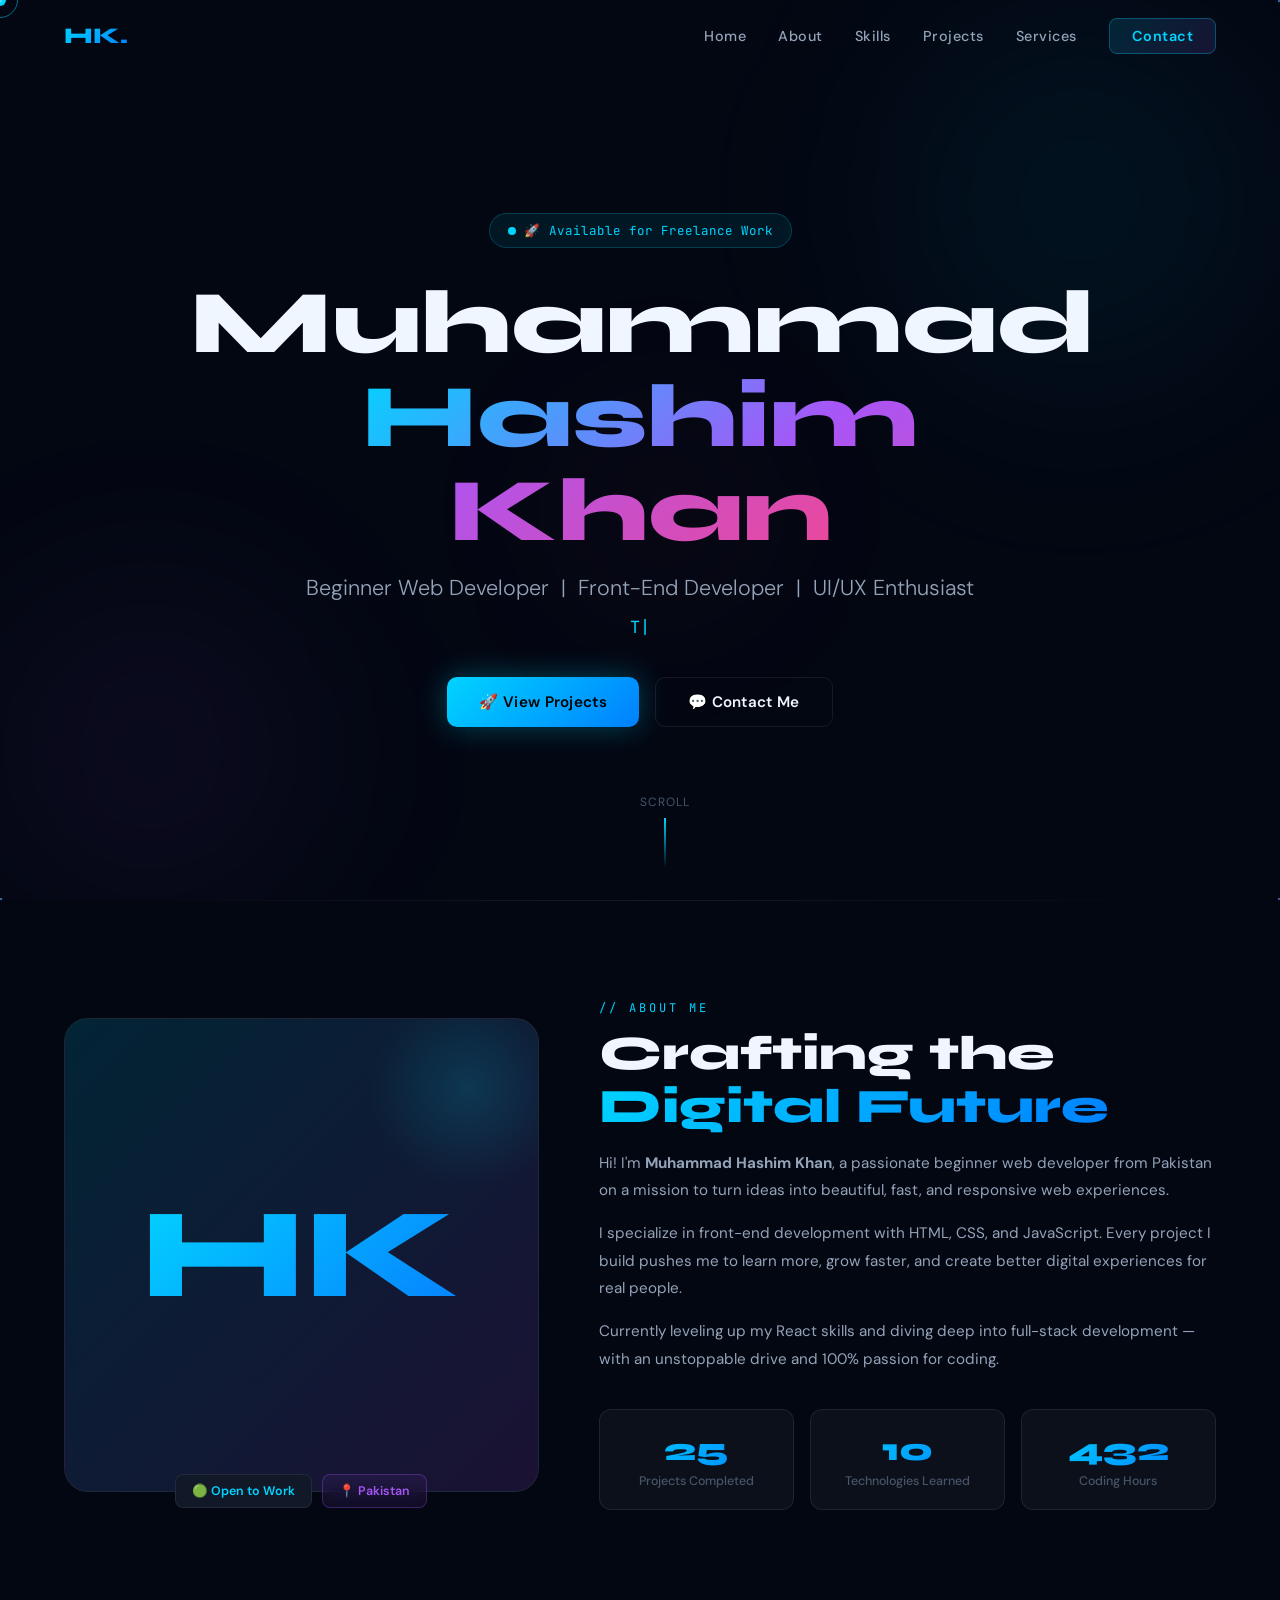
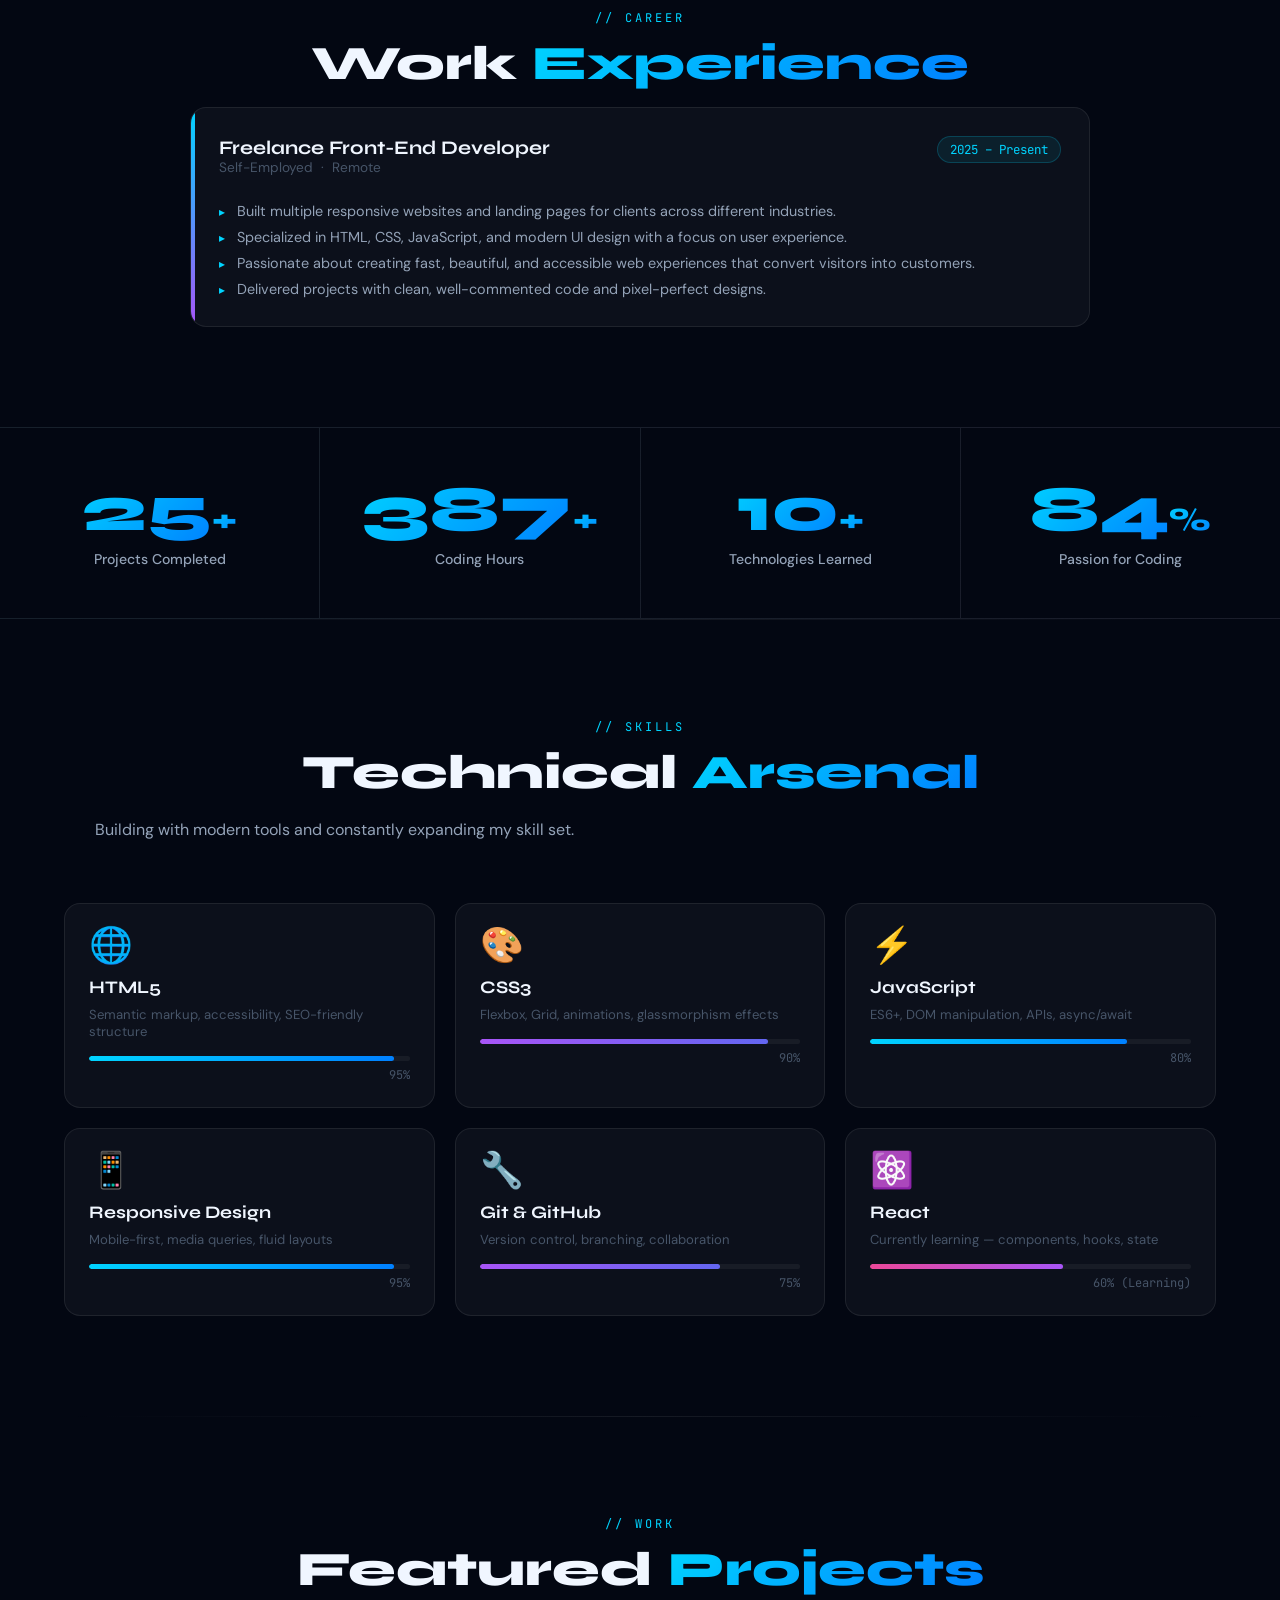
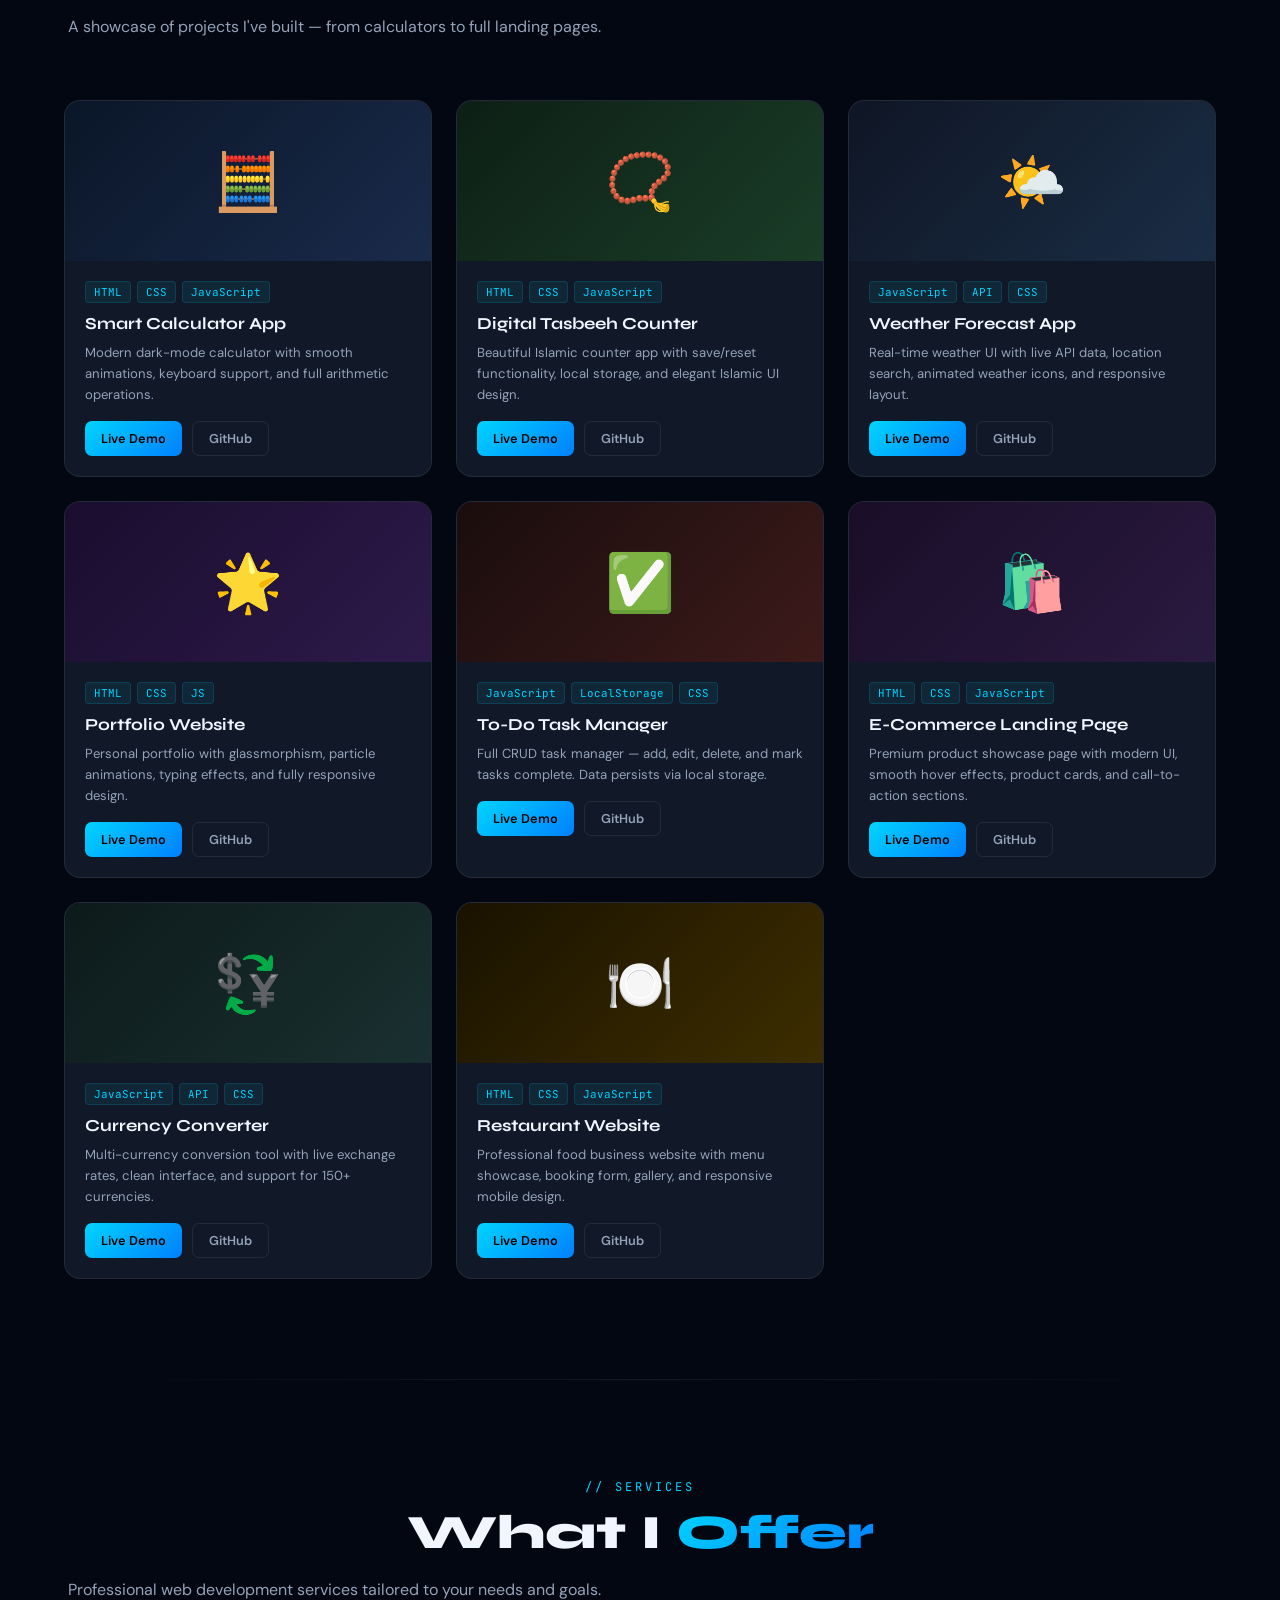
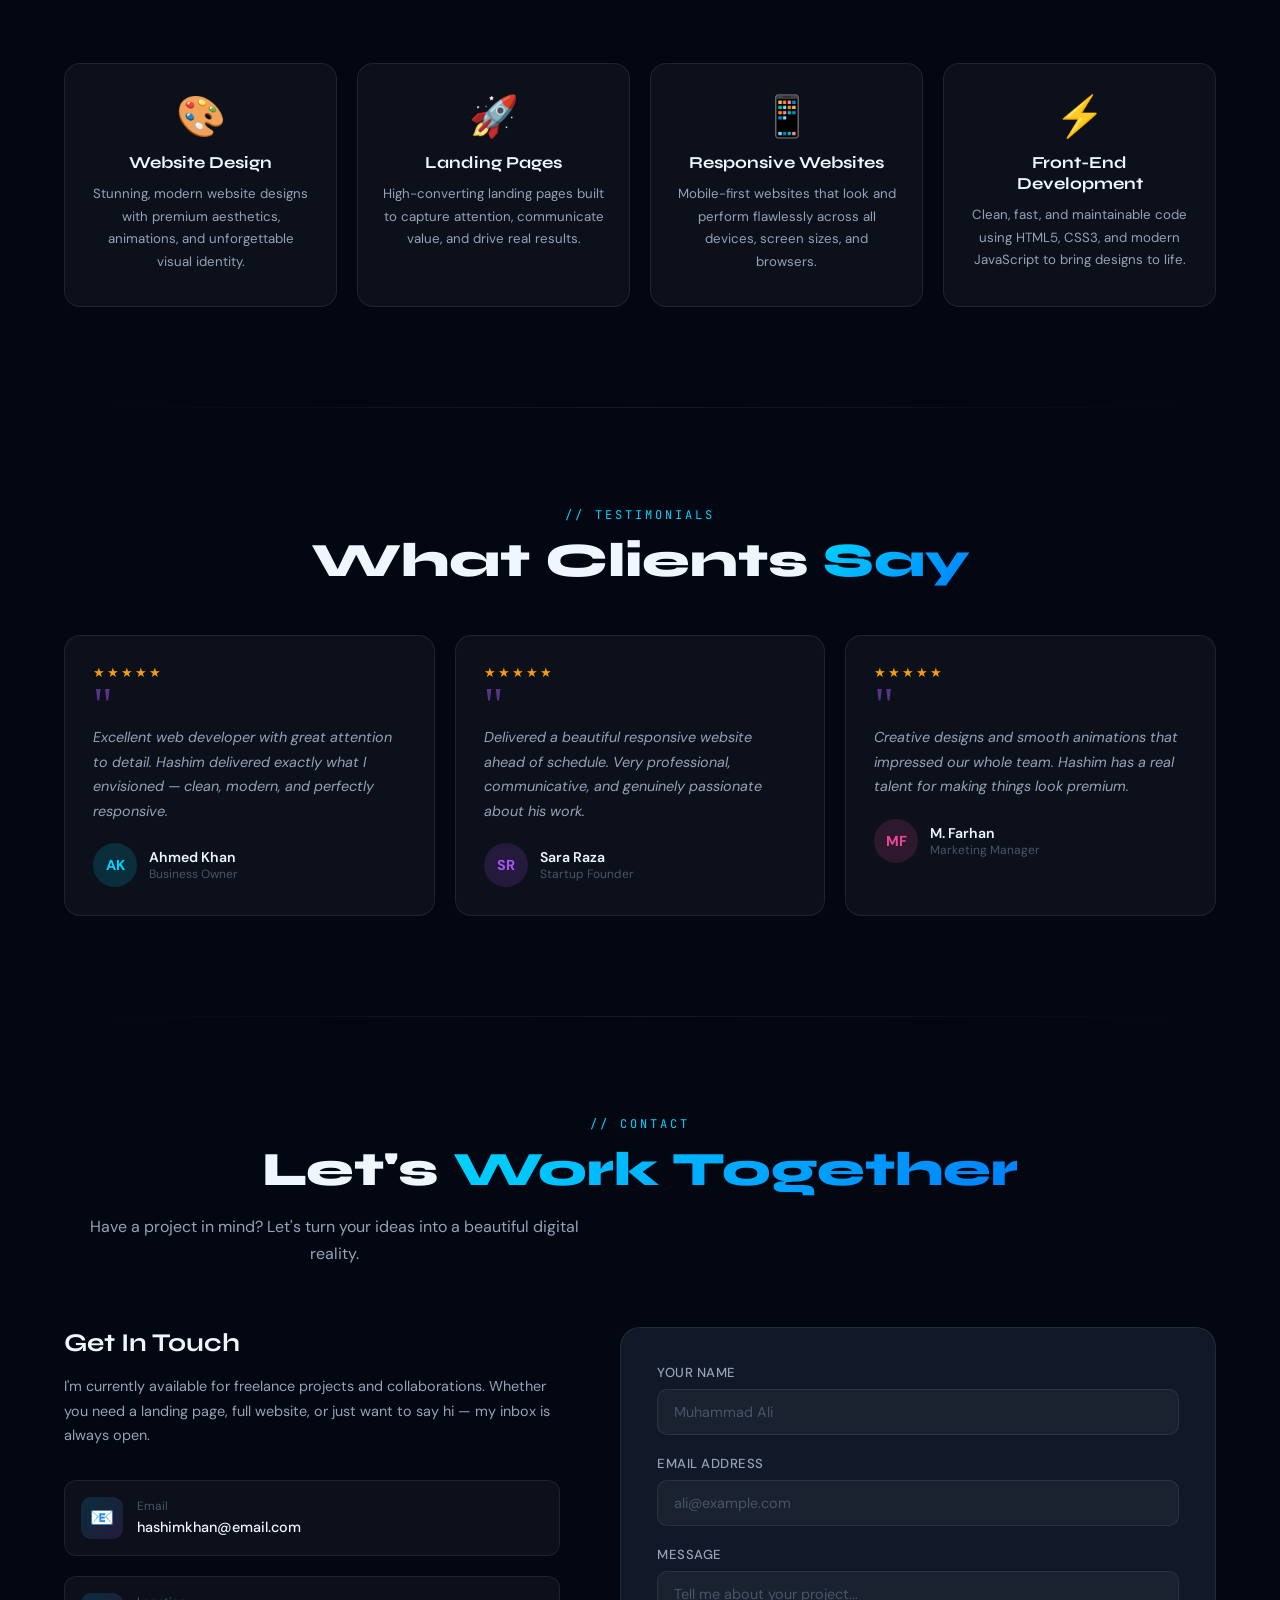
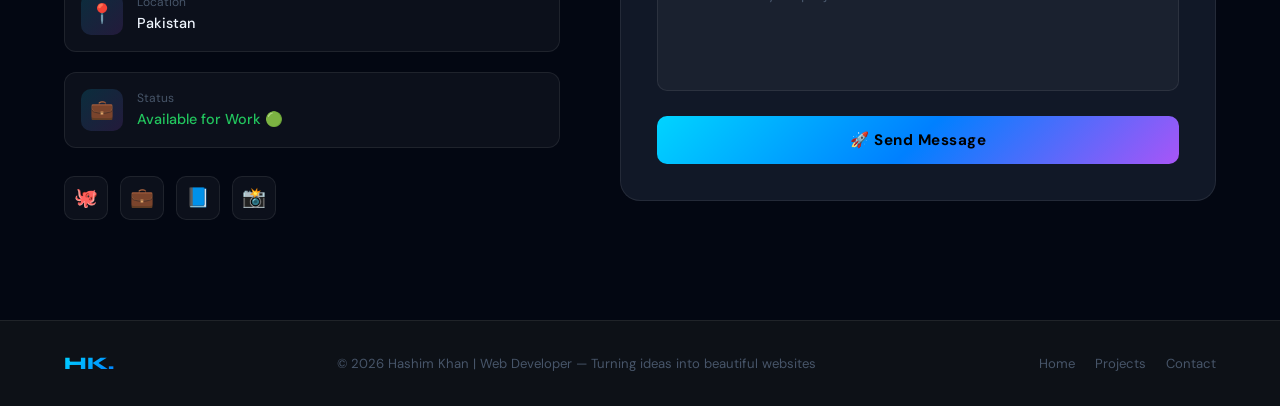
==== commit 88a7eadc: "Add files via upload" ====
--- a/hashim_khan_portfolio.html
+++ b/hashim_khan_portfolio.html
@@ -10,268 +10,7 @@
 <link rel="preconnect" href="https://fonts.googleapis.com">
 <link rel="preconnect" href="https://fonts.gstatic.com" crossorigin>
 <link href="https://fonts.googleapis.com/css2?family=Syne:wght@400;600;700;800&family=DM+Sans:ital,wght@0,300;0,400;0,500;1,300&family=JetBrains+Mono:wght@400;500&display=swap" rel="stylesheet">
-<style>
-*,*::before,*::after{margin:0;padding:0;box-sizing:border-box}
-:root{
---neon-blue:#00d4ff;
---neon-purple:#a855f7;
---neon-pink:#ec4899;
---dark-bg:#030712;
---dark-surface:#0d1117;
---dark-card:#111827;
---dark-card2:#161f2e;
---glass-bg:rgba(255,255,255,0.04);
---glass-border:rgba(255,255,255,0.08);
---text-primary:#f0f6ff;
---text-secondary:#94a3b8;
---text-muted:#475569;
---gradient-hero:linear-gradient(135deg,#030712 0%,#0a0f1e 40%,#050d1a 100%);
---gradient-blue:linear-gradient(135deg,#00d4ff,#0080ff);
---gradient-purple:linear-gradient(135deg,#a855f7,#6366f1);
---gradient-pink:linear-gradient(135deg,#ec4899,#a855f7);
---gradient-glow:linear-gradient(135deg,#00d4ff22,#a855f722);
---font-display:'Syne',sans-serif;
---font-body:'DM Sans',sans-serif;
---font-mono:'JetBrains Mono',monospace;
-}
-html{scroll-behavior:smooth;overflow-x:hidden}
-body{background:var(--dark-bg);color:var(--text-primary);font-family:var(--font-body);cursor:none;overflow-x:hidden}
-
-/* CUSTOM CURSOR */
-#cursor{position:fixed;width:12px;height:12px;background:var(--neon-blue);border-radius:50%;pointer-events:none;z-index:99999;transform:translate(-50%,-50%);transition:transform 0.1s,background 0.2s;mix-blend-mode:screen}
-#cursor-ring{position:fixed;width:36px;height:36px;border:1.5px solid rgba(0,212,255,0.5);border-radius:50%;pointer-events:none;z-index:99998;transform:translate(-50%,-50%);transition:transform 0.15s ease,width 0.2s,height 0.2s,opacity 0.2s}
-body:hover #cursor{opacity:1}
-
-/* SCROLL PROGRESS */
-#scroll-progress{position:fixed;top:0;left:0;height:3px;background:linear-gradient(90deg,var(--neon-blue),var(--neon-purple),var(--neon-pink));z-index:9999;transition:width 0.1s;box-shadow:0 0 10px var(--neon-blue)}
-
-/* LOADING SCREEN */
-#loader{position:fixed;inset:0;background:var(--dark-bg);z-index:99990;display:flex;flex-direction:column;align-items:center;justify-content:center;gap:24px;transition:opacity 0.6s,visibility 0.6s}
-#loader.hidden{opacity:0;visibility:hidden}
-.loader-logo{font-family:var(--font-display);font-size:2rem;font-weight:800;background:var(--gradient-blue);-webkit-background-clip:text;-webkit-text-fill-color:transparent;background-clip:text;animation:pulse 1.5s ease-in-out infinite}
-.loader-bar{width:200px;height:2px;background:rgba(255,255,255,0.1);border-radius:99px;overflow:hidden}
-.loader-fill{height:100%;background:linear-gradient(90deg,var(--neon-blue),var(--neon-purple));animation:loadfill 2s ease forwards}
-.loader-text{font-family:var(--font-mono);font-size:0.75rem;color:var(--text-muted);letter-spacing:2px}
-@keyframes loadfill{from{width:0}to{width:100%}}
-@keyframes pulse{0%,100%{opacity:1}50%{opacity:0.6}}
-
-/* CANVAS PARTICLES */
-#particles-canvas{position:fixed;top:0;left:0;width:100%;height:100%;pointer-events:none;z-index:0;opacity:0.6}
-
-/* NAVBAR */
-nav{position:fixed;top:0;left:0;right:0;z-index:1000;padding:0 5%;transition:all 0.4s}
-nav.scrolled{background:rgba(3,7,18,0.8);backdrop-filter:blur(20px);-webkit-backdrop-filter:blur(20px);border-bottom:1px solid var(--glass-border);padding-top:0}
-.nav-inner{display:flex;align-items:center;justify-content:space-between;height:70px}
-.nav-logo{font-family:var(--font-display);font-size:1.4rem;font-weight:800;background:var(--gradient-blue);-webkit-background-clip:text;-webkit-text-fill-color:transparent;background-clip:text;text-decoration:none}
-.nav-links{display:flex;gap:2rem;list-style:none}
-.nav-links a{color:var(--text-secondary);text-decoration:none;font-size:0.9rem;font-weight:500;letter-spacing:0.5px;transition:color 0.2s;position:relative}
-.nav-links a::after{content:'';position:absolute;bottom:-4px;left:0;width:0;height:1.5px;background:var(--gradient-blue);transition:width 0.3s}
-.nav-links a:hover{color:var(--neon-blue)}
-.nav-links a:hover::after{width:100%}
-.nav-cta{padding:8px 22px;background:linear-gradient(135deg,#00d4ff22,#a855f722);border:1px solid rgba(0,212,255,0.3);border-radius:8px;color:var(--neon-blue)!important;font-weight:600!important;transition:all 0.3s!important}
-.nav-cta:hover{background:linear-gradient(135deg,#00d4ff33,#a855f733)!important;box-shadow:0 0 20px rgba(0,212,255,0.2)}
-.hamburger{display:none;flex-direction:column;gap:5px;cursor:pointer;padding:5px}
-.hamburger span{display:block;width:24px;height:2px;background:var(--text-primary);transition:all 0.3s}
-
-/* HERO */
-.hero{min-height:100vh;display:flex;align-items:center;justify-content:center;position:relative;overflow:hidden;padding:100px 5% 60px}
-.hero-bg-orb{position:absolute;border-radius:50%;filter:blur(80px);pointer-events:none}
-.orb1{width:600px;height:600px;background:radial-gradient(circle,rgba(0,212,255,0.08) 0%,transparent 70%);top:-100px;right:-100px}
-.orb2{width:500px;height:500px;background:radial-gradient(circle,rgba(168,85,247,0.08) 0%,transparent 70%);bottom:-100px;left:-100px}
-.orb3{width:300px;height:300px;background:radial-gradient(circle,rgba(236,72,153,0.06) 0%,transparent 70%);top:40%;left:40%}
-.hero-content{position:relative;z-index:1;text-align:center;max-width:900px;margin:0 auto}
-.hero-badge{display:inline-flex;align-items:center;gap:8px;padding:8px 18px;background:rgba(0,212,255,0.08);border:1px solid rgba(0,212,255,0.2);border-radius:99px;font-family:var(--font-mono);font-size:0.78rem;color:var(--neon-blue);letter-spacing:1px;margin-bottom:28px;animation:fadeDown 0.8s ease both}
-.hero-badge::before{content:'';width:8px;height:8px;background:var(--neon-blue);border-radius:50%;animation:blink 1.5s ease-in-out infinite}
-@keyframes blink{0%,100%{opacity:1;box-shadow:0 0 6px var(--neon-blue)}50%{opacity:0.4;box-shadow:none}}
-.hero-name{font-family:var(--font-display);font-size:clamp(2.8rem,7vw,6rem);font-weight:800;line-height:1.05;margin-bottom:16px;animation:fadeUp 0.9s 0.2s ease both}
-.hero-name .highlight{background:linear-gradient(135deg,#00d4ff,#a855f7,#ec4899);-webkit-background-clip:text;-webkit-text-fill-color:transparent;background-clip:text}
-.hero-tagline{font-size:clamp(1rem,2.5vw,1.35rem);color:var(--text-secondary);margin-bottom:14px;font-weight:300;animation:fadeUp 0.9s 0.35s ease both}
-.hero-typing-wrap{font-family:var(--font-mono);font-size:clamp(0.85rem,2vw,1.05rem);color:var(--neon-blue);margin-bottom:36px;height:1.5em;animation:fadeUp 0.9s 0.5s ease both}
-#typed-text::after{content:'|';animation:blink 0.8s infinite}
-.hero-buttons{display:flex;gap:16px;justify-content:center;flex-wrap:wrap;animation:fadeUp 0.9s 0.65s ease both}
-.btn{padding:14px 32px;border-radius:10px;font-family:var(--font-body);font-size:0.95rem;font-weight:600;text-decoration:none;display:inline-flex;align-items:center;gap:8px;transition:all 0.3s;cursor:none;border:none;letter-spacing:0.3px}
-.btn-primary{background:linear-gradient(135deg,#00d4ff,#0080ff);color:#000;box-shadow:0 0 30px rgba(0,212,255,0.3)}
-.btn-primary:hover{transform:translateY(-2px);box-shadow:0 0 50px rgba(0,212,255,0.5)}
-.btn-secondary{background:transparent;color:var(--text-primary);border:1px solid var(--glass-border)}
-.btn-secondary:hover{background:var(--glass-bg);border-color:rgba(168,85,247,0.4);color:var(--neon-purple);transform:translateY(-2px)}
-.hero-scroll{position:absolute;bottom:32px;left:50%;transform:translateX(-50%);display:flex;flex-direction:column;align-items:center;gap:8px;animation:fadeUp 1s 1s ease both;color:var(--text-muted);font-size:0.75rem;letter-spacing:1px}
-.scroll-line{width:1.5px;height:50px;background:linear-gradient(to bottom,var(--neon-blue),transparent);animation:scrollLine 1.5s ease-in-out infinite}
-@keyframes scrollLine{0%{transform:scaleY(0);transform-origin:top}50%{transform:scaleY(1);transform-origin:top}51%{transform:scaleY(1);transform-origin:bottom}100%{transform:scaleY(0);transform-origin:bottom}}
-@keyframes fadeUp{from{opacity:0;transform:translateY(30px)}to{opacity:1;transform:translateY(0)}}
-@keyframes fadeDown{from{opacity:0;transform:translateY(-20px)}to{opacity:1;transform:translateY(0)}}
-
-/* SECTIONS */
-section{position:relative;z-index:1;padding:100px 5%}
-.section-label{font-family:var(--font-mono);font-size:0.75rem;color:var(--neon-blue);letter-spacing:3px;text-transform:uppercase;margin-bottom:12px;display:block}
-.section-title{font-family:var(--font-display);font-size:clamp(2rem,4vw,3rem);font-weight:800;margin-bottom:16px;line-height:1.1}
-.section-title .grad{background:var(--gradient-blue);-webkit-background-clip:text;-webkit-text-fill-color:transparent;background-clip:text}
-.section-sub{color:var(--text-secondary);font-size:1rem;max-width:540px;line-height:1.7;margin-bottom:60px}
-.text-center{text-align:center}
-.text-center .section-sub{margin-left:auto;margin-right:auto}
-.reveal{opacity:0;transform:translateY(40px);transition:opacity 0.7s,transform 0.7s}
-.reveal.visible{opacity:1;transform:none}
-
-/* DIVIDER */
-.section-divider{position:absolute;left:5%;right:5%;top:0;height:1px;background:linear-gradient(90deg,transparent,var(--glass-border),transparent)}
-
-/* ABOUT */
-.about-grid{display:grid;grid-template-columns:1fr 1.3fr;gap:60px;align-items:center}
-.about-img-wrap{position:relative}
-.about-img-frame{width:100%;aspect-ratio:1;border-radius:24px;overflow:hidden;background:linear-gradient(135deg,rgba(0,212,255,0.1),rgba(168,85,247,0.1));border:1px solid var(--glass-border);display:flex;align-items:center;justify-content:center;position:relative}
-.about-img-frame::before{content:'';position:absolute;inset:0;background:linear-gradient(135deg,rgba(0,212,255,0.05),rgba(168,85,247,0.05))}
-.about-avatar{font-family:var(--font-display);font-size:8rem;font-weight:800;background:var(--gradient-blue);-webkit-background-clip:text;-webkit-text-fill-color:transparent;background-clip:text;line-height:1;user-select:none}
-.about-glow{position:absolute;width:200px;height:200px;background:radial-gradient(circle,rgba(0,212,255,0.15),transparent 70%);top:-30px;right:-30px;pointer-events:none}
-.about-badge-wrap{position:absolute;bottom:-16px;left:50%;transform:translateX(-50%);display:flex;gap:10px;white-space:nowrap}
-.about-badge{padding:8px 16px;background:var(--dark-card);border:1px solid var(--glass-border);border-radius:8px;font-size:0.78rem;font-weight:600;color:var(--neon-blue);backdrop-filter:blur(10px)}
-.about-text h3{font-family:var(--font-display);font-size:1.8rem;font-weight:700;margin-bottom:16px}
-.about-text p{color:var(--text-secondary);line-height:1.8;margin-bottom:16px;font-size:0.95rem}
-.about-stats{display:grid;grid-template-columns:repeat(3,1fr);gap:16px;margin-top:36px}
-.stat-card{background:var(--glass-bg);border:1px solid var(--glass-border);border-radius:12px;padding:20px 16px;text-align:center;transition:all 0.3s}
-.stat-card:hover{border-color:rgba(0,212,255,0.3);background:rgba(0,212,255,0.05)}
-.stat-num{font-family:var(--font-display);font-size:2rem;font-weight:800;background:var(--gradient-blue);-webkit-background-clip:text;-webkit-text-fill-color:transparent;background-clip:text;display:block}
-.stat-label{font-size:0.78rem;color:var(--text-muted);margin-top:4px;font-weight:500}
-
-/* EXPERIENCE */
-.experience-wrap{max-width:800px;margin:0 auto}
-.exp-card{background:var(--glass-bg);border:1px solid var(--glass-border);border-radius:16px;padding:28px;position:relative;overflow:hidden;transition:all 0.3s}
-.exp-card:hover{border-color:rgba(0,212,255,0.3)}
-.exp-card::before{content:'';position:absolute;top:0;left:0;width:4px;height:100%;background:linear-gradient(to bottom,var(--neon-blue),var(--neon-purple))}
-.exp-header{display:flex;align-items:flex-start;justify-content:space-between;margin-bottom:12px;gap:16px;flex-wrap:wrap}
-.exp-role{font-family:var(--font-display);font-size:1.2rem;font-weight:700}
-.exp-period{font-family:var(--font-mono);font-size:0.78rem;color:var(--neon-blue);background:rgba(0,212,255,0.08);border:1px solid rgba(0,212,255,0.2);padding:4px 12px;border-radius:99px;white-space:nowrap}
-.exp-company{color:var(--text-muted);font-size:0.85rem;margin-bottom:14px}
-.exp-list{list-style:none;display:flex;flex-direction:column;gap:8px}
-.exp-list li{color:var(--text-secondary);font-size:0.9rem;padding-left:18px;position:relative}
-.exp-list li::before{content:'▸';position:absolute;left:0;color:var(--neon-blue);font-size:0.75rem;top:2px}
-
-/* COUNTERS */
-.counters-section{background:linear-gradient(135deg,rgba(0,212,255,0.03),rgba(168,85,247,0.03));border-top:1px solid var(--glass-border);border-bottom:1px solid var(--glass-border)}
-.counters-grid{display:grid;grid-template-columns:repeat(4,1fr);gap:1px;background:var(--glass-border)}
-.counter-item{background:var(--dark-bg);padding:50px 20px;text-align:center}
-.counter-num{font-family:var(--font-display);font-size:clamp(2.5rem,5vw,4rem);font-weight:800;background:var(--gradient-blue);-webkit-background-clip:text;-webkit-text-fill-color:transparent;background-clip:text;line-height:1}
-.counter-suffix{font-family:var(--font-display);font-size:2rem;font-weight:800;background:var(--gradient-blue);-webkit-background-clip:text;-webkit-text-fill-color:transparent;background-clip:text}
-.counter-label{color:var(--text-secondary);font-size:0.88rem;margin-top:8px;font-weight:500}
-
-/* SKILLS */
-.skills-grid{display:grid;grid-template-columns:repeat(auto-fit,minmax(280px,1fr));gap:20px}
-.skill-card{background:var(--glass-bg);border:1px solid var(--glass-border);border-radius:16px;padding:24px;transition:all 0.4s;position:relative;overflow:hidden}
-.skill-card::before{content:'';position:absolute;inset:0;opacity:0;transition:opacity 0.4s;border-radius:16px}
-.skill-card:hover{transform:translateY(-6px);border-color:transparent}
-.skill-card.blue::before{background:linear-gradient(135deg,rgba(0,212,255,0.08),rgba(0,128,255,0.04));box-shadow:inset 0 0 0 1px rgba(0,212,255,0.3)}
-.skill-card.purple::before{background:linear-gradient(135deg,rgba(168,85,247,0.08),rgba(99,102,241,0.04));box-shadow:inset 0 0 0 1px rgba(168,85,247,0.3)}
-.skill-card.pink::before{background:linear-gradient(135deg,rgba(236,72,153,0.08),rgba(168,85,247,0.04));box-shadow:inset 0 0 0 1px rgba(236,72,153,0.3)}
-.skill-card:hover::before{opacity:1}
-.skill-icon{font-size:2.2rem;margin-bottom:14px;line-height:1}
-.skill-name{font-family:var(--font-display);font-size:1.1rem;font-weight:700;margin-bottom:8px}
-.skill-desc{font-size:0.82rem;color:var(--text-muted);margin-bottom:16px}
-.skill-bar-wrap{background:rgba(255,255,255,0.05);border-radius:99px;height:5px;overflow:hidden}
-.skill-bar{height:100%;border-radius:99px;width:0;transition:width 1.5s cubic-bezier(0.16,1,0.3,1)}
-.skill-bar.blue{background:linear-gradient(90deg,var(--neon-blue),#0080ff)}
-.skill-bar.purple{background:linear-gradient(90deg,var(--neon-purple),#6366f1)}
-.skill-bar.pink{background:linear-gradient(90deg,var(--neon-pink),var(--neon-purple))}
-.skill-pct{font-family:var(--font-mono);font-size:0.75rem;color:var(--text-muted);margin-top:6px;text-align:right}
-
-/* PROJECTS */
-.projects-grid{display:grid;grid-template-columns:repeat(auto-fit,minmax(300px,1fr));gap:24px}
-.project-card{background:var(--dark-card);border:1px solid var(--glass-border);border-radius:16px;overflow:hidden;transition:all 0.4s;position:relative;group:true}
-.project-card:hover{transform:translateY(-8px) scale(1.01);border-color:rgba(0,212,255,0.2);box-shadow:0 30px 60px rgba(0,0,0,0.5),0 0 40px rgba(0,212,255,0.08)}
-.project-img{height:160px;position:relative;overflow:hidden}
-.project-img-bg{width:100%;height:100%;display:flex;align-items:center;justify-content:center;font-size:3.5rem;position:relative}
-.proj-calc{background:linear-gradient(135deg,#0a1628,#1a2a4a)}
-.proj-tasbeeh{background:linear-gradient(135deg,#0d1f15,#1a3d27)}
-.proj-weather{background:linear-gradient(135deg,#0f1625,#1a2d45)}
-.proj-portfolio{background:linear-gradient(135deg,#1a0d2e,#2d1a4a)}
-.proj-todo{background:linear-gradient(135deg,#1a0d0d,#3d1a1a)}
-.proj-ecom{background:linear-gradient(135deg,#1a0d28,#2a1a40)}
-.proj-currency{background:linear-gradient(135deg,#0d1a1a,#1a3030)}
-.proj-restaurant{background:linear-gradient(135deg,#1a1200,#3d2e00)}
-.project-img-overlay{position:absolute;inset:0;background:rgba(0,0,0,0);transition:background 0.3s;display:flex;align-items:center;justify-content:center;gap:12px;opacity:0;transition:all 0.3s}
-.project-card:hover .project-img-overlay{background:rgba(0,0,0,0.6);opacity:1}
-.project-body{padding:20px}
-.project-tags{display:flex;gap:6px;flex-wrap:wrap;margin-bottom:10px}
-.project-tag{font-family:var(--font-mono);font-size:0.68rem;color:var(--neon-blue);background:rgba(0,212,255,0.08);border:1px solid rgba(0,212,255,0.15);padding:3px 8px;border-radius:4px}
-.project-title{font-family:var(--font-display);font-size:1.05rem;font-weight:700;margin-bottom:8px}
-.project-desc{font-size:0.82rem;color:var(--text-secondary);line-height:1.6;margin-bottom:16px}
-.project-buttons{display:flex;gap:10px}
-.btn-sm{padding:8px 16px;font-size:0.8rem;border-radius:7px;font-weight:600;text-decoration:none;display:inline-flex;align-items:center;gap:6px;transition:all 0.3s;cursor:none;border:none}
-.btn-live{background:linear-gradient(135deg,var(--neon-blue),#0080ff);color:#000}
-.btn-live:hover{box-shadow:0 0 20px rgba(0,212,255,0.4);transform:translateY(-2px)}
-.btn-github{background:transparent;border:1px solid var(--glass-border);color:var(--text-secondary)}
-.btn-github:hover{border-color:rgba(168,85,247,0.4);color:var(--neon-purple);transform:translateY(-2px)}
-
-/* SERVICES */
-.services-grid{display:grid;grid-template-columns:repeat(auto-fit,minmax(240px,1fr));gap:20px}
-.service-card{background:var(--glass-bg);border:1px solid var(--glass-border);border-radius:16px;padding:32px 24px;transition:all 0.4s;text-align:center;position:relative;overflow:hidden}
-.service-card::after{content:'';position:absolute;bottom:0;left:0;right:0;height:2px;transform:scaleX(0);transition:transform 0.4s;background:var(--gradient-blue)}
-.service-card:hover{transform:translateY(-6px);border-color:rgba(0,212,255,0.2)}
-.service-card:hover::after{transform:scaleX(1)}
-.service-icon{font-size:2.5rem;margin-bottom:16px;display:block;line-height:1;transition:transform 0.3s}
-.service-card:hover .service-icon{transform:scale(1.15) rotate(-5deg)}
-.service-title{font-family:var(--font-display);font-size:1.05rem;font-weight:700;margin-bottom:10px}
-.service-desc{font-size:0.83rem;color:var(--text-secondary);line-height:1.7}
-
-/* TESTIMONIALS */
-.testimonials-grid{display:grid;grid-template-columns:repeat(auto-fit,minmax(280px,1fr));gap:20px}
-.testi-card{background:var(--glass-bg);border:1px solid var(--glass-border);border-radius:16px;padding:28px;position:relative;transition:all 0.3s}
-.testi-card:hover{border-color:rgba(168,85,247,0.3)}
-.testi-quote{font-size:3rem;line-height:0.5;color:var(--neon-purple);opacity:0.5;font-family:serif;margin-bottom:8px}
-.testi-text{color:var(--text-secondary);font-size:0.9rem;line-height:1.7;margin-bottom:20px;font-style:italic}
-.testi-author{display:flex;align-items:center;gap:12px}
-.testi-avatar{width:44px;height:44px;border-radius:50%;display:flex;align-items:center;justify-content:center;font-weight:700;font-size:0.9rem;flex-shrink:0}
-.testi-name{font-weight:600;font-size:0.88rem}
-.testi-role{font-size:0.75rem;color:var(--text-muted)}
-.stars{color:#f59e0b;font-size:0.8rem;margin-bottom:12px;letter-spacing:2px}
-
-/* CONTACT */
-.contact-grid{display:grid;grid-template-columns:1fr 1.2fr;gap:60px;align-items:start}
-.contact-info h3{font-family:var(--font-display);font-size:1.6rem;font-weight:700;margin-bottom:16px}
-.contact-info p{color:var(--text-secondary);line-height:1.7;margin-bottom:32px;font-size:0.9rem}
-.contact-detail{display:flex;align-items:center;gap:14px;margin-bottom:20px;padding:16px;background:var(--glass-bg);border:1px solid var(--glass-border);border-radius:12px;transition:all 0.3s}
-.contact-detail:hover{border-color:rgba(0,212,255,0.3)}
-.contact-detail-icon{width:42px;height:42px;background:linear-gradient(135deg,rgba(0,212,255,0.15),rgba(168,85,247,0.15));border-radius:10px;display:flex;align-items:center;justify-content:center;font-size:1.2rem;flex-shrink:0}
-.contact-detail-text span{display:block;font-size:0.75rem;color:var(--text-muted);margin-bottom:2px}
-.contact-detail-text a{color:var(--text-primary);text-decoration:none;font-size:0.9rem;font-weight:500}
-.social-links{display:flex;gap:12px;margin-top:28px}
-.social-btn{width:44px;height:44px;background:var(--glass-bg);border:1px solid var(--glass-border);border-radius:10px;display:flex;align-items:center;justify-content:center;text-decoration:none;font-size:1.2rem;transition:all 0.3s}
-.social-btn:hover{transform:translateY(-3px)}
-.social-btn.gh:hover{border-color:rgba(0,212,255,0.5);background:rgba(0,212,255,0.08)}
-.social-btn.li:hover{border-color:rgba(0,119,181,0.5);background:rgba(0,119,181,0.08)}
-.social-btn.fb:hover{border-color:rgba(24,119,242,0.5);background:rgba(24,119,242,0.08)}
-.social-btn.ig:hover{border-color:rgba(236,72,153,0.5);background:rgba(236,72,153,0.08)}
-.contact-form{background:var(--dark-card);border:1px solid var(--glass-border);border-radius:20px;padding:36px}
-.form-group{margin-bottom:20px}
-.form-label{display:block;font-size:0.82rem;color:var(--text-secondary);margin-bottom:8px;font-weight:500;letter-spacing:0.5px}
-.form-input,.form-textarea{width:100%;background:rgba(255,255,255,0.04);border:1px solid var(--glass-border);border-radius:10px;padding:13px 16px;color:var(--text-primary);font-family:var(--font-body);font-size:0.9rem;transition:all 0.3s;outline:none;resize:none}
-.form-input:focus,.form-textarea:focus{border-color:var(--neon-blue);background:rgba(0,212,255,0.04);box-shadow:0 0 0 3px rgba(0,212,255,0.1)}
-.form-textarea{min-height:120px}
-.form-input::placeholder,.form-textarea::placeholder{color:var(--text-muted)}
-.btn-send{width:100%;padding:14px;background:linear-gradient(135deg,#00d4ff,#0080ff,#a855f7);color:#000;border-radius:10px;font-size:0.95rem;font-weight:700;border:none;cursor:pointer;transition:all 0.3s;font-family:var(--font-body);letter-spacing:0.5px}
-.btn-send:hover{transform:translateY(-2px);box-shadow:0 10px 40px rgba(0,212,255,0.4),0 0 60px rgba(168,85,247,0.2)}
-
-/* FOOTER */
-footer{background:var(--dark-surface);border-top:1px solid var(--glass-border);padding:32px 5%;text-align:center}
-.footer-inner{display:flex;align-items:center;justify-content:space-between;gap:20px;flex-wrap:wrap}
-.footer-logo{font-family:var(--font-display);font-size:1.1rem;font-weight:800;background:var(--gradient-blue);-webkit-background-clip:text;-webkit-text-fill-color:transparent;background-clip:text}
-.footer-copy{font-size:0.82rem;color:var(--text-muted)}
-.footer-links{display:flex;gap:20px}
-.footer-links a{font-size:0.82rem;color:var(--text-muted);text-decoration:none;transition:color 0.2s}
-.footer-links a:hover{color:var(--neon-blue)}
-
-/* RESPONSIVE */
-@media(max-width:900px){
-.about-grid,.contact-grid{grid-template-columns:1fr}
-.counters-grid{grid-template-columns:repeat(2,1fr)}
-.nav-links{display:none;position:fixed;top:0;left:0;right:0;bottom:0;background:rgba(3,7,18,0.97);flex-direction:column;align-items:center;justify-content:center;gap:2rem;z-index:999}
-.nav-links.open{display:flex}
-.hamburger{display:flex;z-index:1000}
-}
-@media(max-width:600px){
-.counters-grid{grid-template-columns:repeat(2,1fr)}
-.about-stats{grid-template-columns:1fr}
-.footer-inner{flex-direction:column;text-align:center}
-section{padding:70px 5%}
-}
-</style>
+<link rel="stylesheet" href="/hasim.css">
 </head>
 <body>
 
@@ -754,134 +493,6 @@
 </div>
 </div>
 </footer>
-
-<script>
-// CURSOR
-const cursor=document.getElementById('cursor'),ring=document.getElementById('cursor-ring');
-let mx=0,my=0,rx=0,ry=0;
-document.addEventListener('mousemove',e=>{mx=e.clientX;my=e.clientY;cursor.style.left=mx+'px';cursor.style.top=my+'px'});
-(function animRing(){rx+=(mx-rx)*0.12;ry+=(my-ry)*0.12;ring.style.left=rx+'px';ring.style.top=ry+'px';requestAnimationFrame(animRing)})();
-document.querySelectorAll('a,button,.btn,.btn-sm,.skill-card,.project-card,.service-card,.testi-card,.social-btn').forEach(el=>{
-el.addEventListener('mouseenter',()=>{cursor.style.transform='translate(-50%,-50%) scale(2.5)';ring.style.width='60px';ring.style.height='60px'});
-el.addEventListener('mouseleave',()=>{cursor.style.transform='translate(-50%,-50%) scale(1)';ring.style.width='36px';ring.style.height='36px'});
-});
-
-// SCROLL PROGRESS
-window.addEventListener('scroll',()=>{
-const p=(window.scrollY/(document.body.scrollHeight-window.innerHeight))*100;
-document.getElementById('scroll-progress').style.width=p+'%';
-const nav=document.getElementById('navbar');
-nav.classList.toggle('scrolled',window.scrollY>50);
-});
-
-// LOADER
-window.addEventListener('load',()=>{
-setTimeout(()=>{document.getElementById('loader').classList.add('hidden')},2200);
-});
-
-// HAMBURGER
-document.getElementById('hamburger').addEventListener('click',()=>{
-document.getElementById('navLinks').classList.toggle('open');
-});
-document.querySelectorAll('.nav-links a').forEach(a=>a.addEventListener('click',()=>{
-document.getElementById('navLinks').classList.remove('open');
-}));
-
-// PARTICLES
-(function(){
-const canvas=document.getElementById('particles-canvas');
-const ctx=canvas.getContext('2d');
-let W=canvas.width=window.innerWidth,H=canvas.height=window.innerHeight;
-window.addEventListener('resize',()=>{W=canvas.width=window.innerWidth;H=canvas.height=window.innerHeight});
-const NUM=80;
-const particles=Array.from({length:NUM},()=>({
-x:Math.random()*W,y:Math.random()*H,
-vx:(Math.random()-0.5)*0.4,vy:(Math.random()-0.5)*0.4,
-r:Math.random()*1.5+0.5,
-color:`hsl(${Math.random()<0.5?195:270},100%,65%)`
-}));
-function draw(){
-ctx.clearRect(0,0,W,H);
-particles.forEach(p=>{
-p.x+=p.vx;p.y+=p.vy;
-if(p.x<0)p.x=W;if(p.x>W)p.x=0;
-if(p.y<0)p.y=H;if(p.y>H)p.y=0;
-ctx.beginPath();ctx.arc(p.x,p.y,p.r,0,Math.PI*2);
-ctx.fillStyle=p.color;ctx.fill();
-});
-particles.forEach((a,i)=>{
-particles.slice(i+1).forEach(b=>{
-const d=Math.hypot(a.x-b.x,a.y-b.y);
-if(d<120){
-ctx.beginPath();ctx.moveTo(a.x,a.y);ctx.lineTo(b.x,b.y);
-ctx.strokeStyle=`rgba(0,212,255,${0.12*(1-d/120)})`;ctx.lineWidth=0.5;ctx.stroke();
-}
-});
-});
-requestAnimationFrame(draw);
-}
-draw();
-})();
-
-// TYPING ANIMATION
-(function(){
-const texts=["Turning ideas into beautiful websites.","Building responsive, fast web experiences.","Learning. Creating. Growing every day.","Future Full-Stack Developer in progress."];
-let ti=0,ci=0,del=false;
-const el=document.getElementById('typed-text');
-function type(){
-const t=texts[ti];
-if(!del){
-el.textContent=t.slice(0,++ci);
-if(ci===t.length){del=true;setTimeout(type,2000);return}
-}else{
-el.textContent=t.slice(0,--ci);
-if(ci===0){del=false;ti=(ti+1)%texts.length}
-}
-setTimeout(type,del?40:80);
-}
-setTimeout(type,2400);
-})();
-
-// REVEAL
-const observer=new IntersectionObserver((entries)=>{
-entries.forEach(e=>{
-if(e.isIntersecting){
-e.target.classList.add('visible');
-// Animate skill bars
-e.target.querySelectorAll('.skill-bar[data-width]').forEach(bar=>{
-bar.style.width=bar.dataset.width+'%';
-});
-// Animate counters
-e.target.querySelectorAll('[data-count]').forEach(el=>{
-const target=+el.dataset.count;
-let cur=0;
-const inc=Math.ceil(target/60);
-const timer=setInterval(()=>{
-cur=Math.min(cur+inc,target);
-el.textContent=cur;
-if(cur>=target)clearInterval(timer);
-},25);
-});
-}
-});
-},{threshold:0.15});
-document.querySelectorAll('.reveal').forEach(el=>observer.observe(el));
-
-// SEND BUTTON
-document.getElementById('sendBtn').addEventListener('click',function(){
-const inputs=document.querySelectorAll('.form-input,.form-textarea');
-let valid=true;
-inputs.forEach(i=>{if(!i.value.trim()){i.style.borderColor='rgba(236,72,153,0.6)';valid=false;}else{i.style.borderColor=''}});
-if(valid){
-this.textContent='✅ Message Sent!';
-this.style.background='linear-gradient(135deg,#22c55e,#16a34a)';
-setTimeout(()=>{
-this.textContent='🚀 Send Message';
-this.style.background='';
-inputs.forEach(i=>{i.value='';i.style.borderColor=''});
-},3000);
-}
-});
-</script>
 </body>
+<script src="./hashim.js"></script>
 </html>
--- a/hasim.css
+++ b/hasim.css
@@ -0,0 +1,260 @@
+*,*::before,*::after{margin:0;padding:0;box-sizing:border-box}
+:root{
+--neon-blue:#00d4ff;
+--neon-purple:#a855f7;
+--neon-pink:#ec4899;
+--dark-bg:#030712;
+--dark-surface:#0d1117;
+--dark-card:#111827;
+--dark-card2:#161f2e;
+--glass-bg:rgba(255,255,255,0.04);
+--glass-border:rgba(255,255,255,0.08);
+--text-primary:#f0f6ff;
+--text-secondary:#94a3b8;
+--text-muted:#475569;
+--gradient-hero:linear-gradient(135deg,#030712 0%,#0a0f1e 40%,#050d1a 100%);
+--gradient-blue:linear-gradient(135deg,#00d4ff,#0080ff);
+--gradient-purple:linear-gradient(135deg,#a855f7,#6366f1);
+--gradient-pink:linear-gradient(135deg,#ec4899,#a855f7);
+--gradient-glow:linear-gradient(135deg,#00d4ff22,#a855f722);
+--font-display:'Syne',sans-serif;
+--font-body:'DM Sans',sans-serif;
+--font-mono:'JetBrains Mono',monospace;
+}
+html{scroll-behavior:smooth;overflow-x:hidden}
+body{background:var(--dark-bg);color:var(--text-primary);font-family:var(--font-body);cursor:none;overflow-x:hidden}
+
+/* CUSTOM CURSOR */
+#cursor{position:fixed;width:12px;height:12px;background:var(--neon-blue);border-radius:50%;pointer-events:none;z-index:99999;transform:translate(-50%,-50%);transition:transform 0.1s,background 0.2s;mix-blend-mode:screen}
+#cursor-ring{position:fixed;width:36px;height:36px;border:1.5px solid rgba(0,212,255,0.5);border-radius:50%;pointer-events:none;z-index:99998;transform:translate(-50%,-50%);transition:transform 0.15s ease,width 0.2s,height 0.2s,opacity 0.2s}
+body:hover #cursor{opacity:1}
+
+/* SCROLL PROGRESS */
+#scroll-progress{position:fixed;top:0;left:0;height:3px;background:linear-gradient(90deg,var(--neon-blue),var(--neon-purple),var(--neon-pink));z-index:9999;transition:width 0.1s;box-shadow:0 0 10px var(--neon-blue)}
+
+/* LOADING SCREEN */
+#loader{position:fixed;inset:0;background:var(--dark-bg);z-index:99990;display:flex;flex-direction:column;align-items:center;justify-content:center;gap:24px;transition:opacity 0.6s,visibility 0.6s}
+#loader.hidden{opacity:0;visibility:hidden}
+.loader-logo{font-family:var(--font-display);font-size:2rem;font-weight:800;background:var(--gradient-blue);-webkit-background-clip:text;-webkit-text-fill-color:transparent;background-clip:text;animation:pulse 1.5s ease-in-out infinite}
+.loader-bar{width:200px;height:2px;background:rgba(255,255,255,0.1);border-radius:99px;overflow:hidden}
+.loader-fill{height:100%;background:linear-gradient(90deg,var(--neon-blue),var(--neon-purple));animation:loadfill 2s ease forwards}
+.loader-text{font-family:var(--font-mono);font-size:0.75rem;color:var(--text-muted);letter-spacing:2px}
+@keyframes loadfill{from{width:0}to{width:100%}}
+@keyframes pulse{0%,100%{opacity:1}50%{opacity:0.6}}
+
+/* CANVAS PARTICLES */
+#particles-canvas{position:fixed;top:0;left:0;width:100%;height:100%;pointer-events:none;z-index:0;opacity:0.6}
+
+/* NAVBAR */
+nav{position:fixed;top:0;left:0;right:0;z-index:1000;padding:0 5%;transition:all 0.4s}
+nav.scrolled{background:rgba(3,7,18,0.8);backdrop-filter:blur(20px);-webkit-backdrop-filter:blur(20px);border-bottom:1px solid var(--glass-border);padding-top:0}
+.nav-inner{display:flex;align-items:center;justify-content:space-between;height:70px}
+.nav-logo{font-family:var(--font-display);font-size:1.4rem;font-weight:800;background:var(--gradient-blue);-webkit-background-clip:text;-webkit-text-fill-color:transparent;background-clip:text;text-decoration:none}
+.nav-links{display:flex;gap:2rem;list-style:none}
+.nav-links a{color:var(--text-secondary);text-decoration:none;font-size:0.9rem;font-weight:500;letter-spacing:0.5px;transition:color 0.2s;position:relative}
+.nav-links a::after{content:'';position:absolute;bottom:-4px;left:0;width:0;height:1.5px;background:var(--gradient-blue);transition:width 0.3s}
+.nav-links a:hover{color:var(--neon-blue)}
+.nav-links a:hover::after{width:100%}
+.nav-cta{padding:8px 22px;background:linear-gradient(135deg,#00d4ff22,#a855f722);border:1px solid rgba(0,212,255,0.3);border-radius:8px;color:var(--neon-blue)!important;font-weight:600!important;transition:all 0.3s!important}
+.nav-cta:hover{background:linear-gradient(135deg,#00d4ff33,#a855f733)!important;box-shadow:0 0 20px rgba(0,212,255,0.2)}
+.hamburger{display:none;flex-direction:column;gap:5px;cursor:pointer;padding:5px}
+.hamburger span{display:block;width:24px;height:2px;background:var(--text-primary);transition:all 0.3s}
+
+/* HERO */
+.hero{min-height:100vh;display:flex;align-items:center;justify-content:center;position:relative;overflow:hidden;padding:100px 5% 60px}
+.hero-bg-orb{position:absolute;border-radius:50%;filter:blur(80px);pointer-events:none}
+.orb1{width:600px;height:600px;background:radial-gradient(circle,rgba(0,212,255,0.08) 0%,transparent 70%);top:-100px;right:-100px}
+.orb2{width:500px;height:500px;background:radial-gradient(circle,rgba(168,85,247,0.08) 0%,transparent 70%);bottom:-100px;left:-100px}
+.orb3{width:300px;height:300px;background:radial-gradient(circle,rgba(236,72,153,0.06) 0%,transparent 70%);top:40%;left:40%}
+.hero-content{position:relative;z-index:1;text-align:center;max-width:900px;margin:0 auto}
+.hero-badge{display:inline-flex;align-items:center;gap:8px;padding:8px 18px;background:rgba(0,212,255,0.08);border:1px solid rgba(0,212,255,0.2);border-radius:99px;font-family:var(--font-mono);font-size:0.78rem;color:var(--neon-blue);letter-spacing:1px;margin-bottom:28px;animation:fadeDown 0.8s ease both}
+.hero-badge::before{content:'';width:8px;height:8px;background:var(--neon-blue);border-radius:50%;animation:blink 1.5s ease-in-out infinite}
+@keyframes blink{0%,100%{opacity:1;box-shadow:0 0 6px var(--neon-blue)}50%{opacity:0.4;box-shadow:none}}
+.hero-name{font-family:var(--font-display);font-size:clamp(2.8rem,7vw,6rem);font-weight:800;line-height:1.05;margin-bottom:16px;animation:fadeUp 0.9s 0.2s ease both}
+.hero-name .highlight{background:linear-gradient(135deg,#00d4ff,#a855f7,#ec4899);-webkit-background-clip:text;-webkit-text-fill-color:transparent;background-clip:text}
+.hero-tagline{font-size:clamp(1rem,2.5vw,1.35rem);color:var(--text-secondary);margin-bottom:14px;font-weight:300;animation:fadeUp 0.9s 0.35s ease both}
+.hero-typing-wrap{font-family:var(--font-mono);font-size:clamp(0.85rem,2vw,1.05rem);color:var(--neon-blue);margin-bottom:36px;height:1.5em;animation:fadeUp 0.9s 0.5s ease both}
+#typed-text::after{content:'|';animation:blink 0.8s infinite}
+.hero-buttons{display:flex;gap:16px;justify-content:center;flex-wrap:wrap;animation:fadeUp 0.9s 0.65s ease both}
+.btn{padding:14px 32px;border-radius:10px;font-family:var(--font-body);font-size:0.95rem;font-weight:600;text-decoration:none;display:inline-flex;align-items:center;gap:8px;transition:all 0.3s;cursor:none;border:none;letter-spacing:0.3px}
+.btn-primary{background:linear-gradient(135deg,#00d4ff,#0080ff);color:#000;box-shadow:0 0 30px rgba(0,212,255,0.3)}
+.btn-primary:hover{transform:translateY(-2px);box-shadow:0 0 50px rgba(0,212,255,0.5)}
+.btn-secondary{background:transparent;color:var(--text-primary);border:1px solid var(--glass-border)}
+.btn-secondary:hover{background:var(--glass-bg);border-color:rgba(168,85,247,0.4);color:var(--neon-purple);transform:translateY(-2px)}
+.hero-scroll{position:absolute;bottom:32px;left:50%;transform:translateX(-50%);display:flex;flex-direction:column;align-items:center;gap:8px;animation:fadeUp 1s 1s ease both;color:var(--text-muted);font-size:0.75rem;letter-spacing:1px}
+.scroll-line{width:1.5px;height:50px;background:linear-gradient(to bottom,var(--neon-blue),transparent);animation:scrollLine 1.5s ease-in-out infinite}
+@keyframes scrollLine{0%{transform:scaleY(0);transform-origin:top}50%{transform:scaleY(1);transform-origin:top}51%{transform:scaleY(1);transform-origin:bottom}100%{transform:scaleY(0);transform-origin:bottom}}
+@keyframes fadeUp{from{opacity:0;transform:translateY(30px)}to{opacity:1;transform:translateY(0)}}
+@keyframes fadeDown{from{opacity:0;transform:translateY(-20px)}to{opacity:1;transform:translateY(0)}}
+
+/* SECTIONS */
+section{position:relative;z-index:1;padding:100px 5%}
+.section-label{font-family:var(--font-mono);font-size:0.75rem;color:var(--neon-blue);letter-spacing:3px;text-transform:uppercase;margin-bottom:12px;display:block}
+.section-title{font-family:var(--font-display);font-size:clamp(2rem,4vw,3rem);font-weight:800;margin-bottom:16px;line-height:1.1}
+.section-title .grad{background:var(--gradient-blue);-webkit-background-clip:text;-webkit-text-fill-color:transparent;background-clip:text}
+.section-sub{color:var(--text-secondary);font-size:1rem;max-width:540px;line-height:1.7;margin-bottom:60px}
+.text-center{text-align:center}
+.text-center .section-sub{margin-left:auto;margin-right:auto}
+.reveal{opacity:0;transform:translateY(40px);transition:opacity 0.7s,transform 0.7s}
+.reveal.visible{opacity:1;transform:none}
+
+/* DIVIDER */
+.section-divider{position:absolute;left:5%;right:5%;top:0;height:1px;background:linear-gradient(90deg,transparent,var(--glass-border),transparent)}
+
+/* ABOUT */
+.about-grid{display:grid;grid-template-columns:1fr 1.3fr;gap:60px;align-items:center}
+.about-img-wrap{position:relative}
+.about-img-frame{width:100%;aspect-ratio:1;border-radius:24px;overflow:hidden;background:linear-gradient(135deg,rgba(0,212,255,0.1),rgba(168,85,247,0.1));border:1px solid var(--glass-border);display:flex;align-items:center;justify-content:center;position:relative}
+.about-img-frame::before{content:'';position:absolute;inset:0;background:linear-gradient(135deg,rgba(0,212,255,0.05),rgba(168,85,247,0.05))}
+.about-avatar{font-family:var(--font-display);font-size:8rem;font-weight:800;background:var(--gradient-blue);-webkit-background-clip:text;-webkit-text-fill-color:transparent;background-clip:text;line-height:1;user-select:none}
+.about-glow{position:absolute;width:200px;height:200px;background:radial-gradient(circle,rgba(0,212,255,0.15),transparent 70%);top:-30px;right:-30px;pointer-events:none}
+.about-badge-wrap{position:absolute;bottom:-16px;left:50%;transform:translateX(-50%);display:flex;gap:10px;white-space:nowrap}
+.about-badge{padding:8px 16px;background:var(--dark-card);border:1px solid var(--glass-border);border-radius:8px;font-size:0.78rem;font-weight:600;color:var(--neon-blue);backdrop-filter:blur(10px)}
+.about-text h3{font-family:var(--font-display);font-size:1.8rem;font-weight:700;margin-bottom:16px}
+.about-text p{color:var(--text-secondary);line-height:1.8;margin-bottom:16px;font-size:0.95rem}
+.about-stats{display:grid;grid-template-columns:repeat(3,1fr);gap:16px;margin-top:36px}
+.stat-card{background:var(--glass-bg);border:1px solid var(--glass-border);border-radius:12px;padding:20px 16px;text-align:center;transition:all 0.3s}
+.stat-card:hover{border-color:rgba(0,212,255,0.3);background:rgba(0,212,255,0.05)}
+.stat-num{font-family:var(--font-display);font-size:2rem;font-weight:800;background:var(--gradient-blue);-webkit-background-clip:text;-webkit-text-fill-color:transparent;background-clip:text;display:block}
+.stat-label{font-size:0.78rem;color:var(--text-muted);margin-top:4px;font-weight:500}
+
+/* EXPERIENCE */
+.experience-wrap{max-width:800px;margin:0 auto}
+.exp-card{background:var(--glass-bg);border:1px solid var(--glass-border);border-radius:16px;padding:28px;position:relative;overflow:hidden;transition:all 0.3s}
+.exp-card:hover{border-color:rgba(0,212,255,0.3)}
+.exp-card::before{content:'';position:absolute;top:0;left:0;width:4px;height:100%;background:linear-gradient(to bottom,var(--neon-blue),var(--neon-purple))}
+.exp-header{display:flex;align-items:flex-start;justify-content:space-between;margin-bottom:12px;gap:16px;flex-wrap:wrap}
+.exp-role{font-family:var(--font-display);font-size:1.2rem;font-weight:700}
+.exp-period{font-family:var(--font-mono);font-size:0.78rem;color:var(--neon-blue);background:rgba(0,212,255,0.08);border:1px solid rgba(0,212,255,0.2);padding:4px 12px;border-radius:99px;white-space:nowrap}
+.exp-company{color:var(--text-muted);font-size:0.85rem;margin-bottom:14px}
+.exp-list{list-style:none;display:flex;flex-direction:column;gap:8px}
+.exp-list li{color:var(--text-secondary);font-size:0.9rem;padding-left:18px;position:relative}
+.exp-list li::before{content:'▸';position:absolute;left:0;color:var(--neon-blue);font-size:0.75rem;top:2px}
+
+/* COUNTERS */
+.counters-section{background:linear-gradient(135deg,rgba(0,212,255,0.03),rgba(168,85,247,0.03));border-top:1px solid var(--glass-border);border-bottom:1px solid var(--glass-border)}
+.counters-grid{display:grid;grid-template-columns:repeat(4,1fr);gap:1px;background:var(--glass-border)}
+.counter-item{background:var(--dark-bg);padding:50px 20px;text-align:center}
+.counter-num{font-family:var(--font-display);font-size:clamp(2.5rem,5vw,4rem);font-weight:800;background:var(--gradient-blue);-webkit-background-clip:text;-webkit-text-fill-color:transparent;background-clip:text;line-height:1}
+.counter-suffix{font-family:var(--font-display);font-size:2rem;font-weight:800;background:var(--gradient-blue);-webkit-background-clip:text;-webkit-text-fill-color:transparent;background-clip:text}
+.counter-label{color:var(--text-secondary);font-size:0.88rem;margin-top:8px;font-weight:500}
+
+/* SKILLS */
+.skills-grid{display:grid;grid-template-columns:repeat(auto-fit,minmax(280px,1fr));gap:20px}
+.skill-card{background:var(--glass-bg);border:1px solid var(--glass-border);border-radius:16px;padding:24px;transition:all 0.4s;position:relative;overflow:hidden}
+.skill-card::before{content:'';position:absolute;inset:0;opacity:0;transition:opacity 0.4s;border-radius:16px}
+.skill-card:hover{transform:translateY(-6px);border-color:transparent}
+.skill-card.blue::before{background:linear-gradient(135deg,rgba(0,212,255,0.08),rgba(0,128,255,0.04));box-shadow:inset 0 0 0 1px rgba(0,212,255,0.3)}
+.skill-card.purple::before{background:linear-gradient(135deg,rgba(168,85,247,0.08),rgba(99,102,241,0.04));box-shadow:inset 0 0 0 1px rgba(168,85,247,0.3)}
+.skill-card.pink::before{background:linear-gradient(135deg,rgba(236,72,153,0.08),rgba(168,85,247,0.04));box-shadow:inset 0 0 0 1px rgba(236,72,153,0.3)}
+.skill-card:hover::before{opacity:1}
+.skill-icon{font-size:2.2rem;margin-bottom:14px;line-height:1}
+.skill-name{font-family:var(--font-display);font-size:1.1rem;font-weight:700;margin-bottom:8px}
+.skill-desc{font-size:0.82rem;color:var(--text-muted);margin-bottom:16px}
+.skill-bar-wrap{background:rgba(255,255,255,0.05);border-radius:99px;height:5px;overflow:hidden}
+.skill-bar{height:100%;border-radius:99px;width:0;transition:width 1.5s cubic-bezier(0.16,1,0.3,1)}
+.skill-bar.blue{background:linear-gradient(90deg,var(--neon-blue),#0080ff)}
+.skill-bar.purple{background:linear-gradient(90deg,var(--neon-purple),#6366f1)}
+.skill-bar.pink{background:linear-gradient(90deg,var(--neon-pink),var(--neon-purple))}
+.skill-pct{font-family:var(--font-mono);font-size:0.75rem;color:var(--text-muted);margin-top:6px;text-align:right}
+
+/* PROJECTS */
+.projects-grid{display:grid;grid-template-columns:repeat(auto-fit,minmax(300px,1fr));gap:24px}
+.project-card{background:var(--dark-card);border:1px solid var(--glass-border);border-radius:16px;overflow:hidden;transition:all 0.4s;position:relative;group:true}
+.project-card:hover{transform:translateY(-8px) scale(1.01);border-color:rgba(0,212,255,0.2);box-shadow:0 30px 60px rgba(0,0,0,0.5),0 0 40px rgba(0,212,255,0.08)}
+.project-img{height:160px;position:relative;overflow:hidden}
+.project-img-bg{width:100%;height:100%;display:flex;align-items:center;justify-content:center;font-size:3.5rem;position:relative}
+.proj-calc{background:linear-gradient(135deg,#0a1628,#1a2a4a)}
+.proj-tasbeeh{background:linear-gradient(135deg,#0d1f15,#1a3d27)}
+.proj-weather{background:linear-gradient(135deg,#0f1625,#1a2d45)}
+.proj-portfolio{background:linear-gradient(135deg,#1a0d2e,#2d1a4a)}
+.proj-todo{background:linear-gradient(135deg,#1a0d0d,#3d1a1a)}
+.proj-ecom{background:linear-gradient(135deg,#1a0d28,#2a1a40)}
+.proj-currency{background:linear-gradient(135deg,#0d1a1a,#1a3030)}
+.proj-restaurant{background:linear-gradient(135deg,#1a1200,#3d2e00)}
+.project-img-overlay{position:absolute;inset:0;background:rgba(0,0,0,0);transition:background 0.3s;display:flex;align-items:center;justify-content:center;gap:12px;opacity:0;transition:all 0.3s}
+.project-card:hover .project-img-overlay{background:rgba(0,0,0,0.6);opacity:1}
+.project-body{padding:20px}
+.project-tags{display:flex;gap:6px;flex-wrap:wrap;margin-bottom:10px}
+.project-tag{font-family:var(--font-mono);font-size:0.68rem;color:var(--neon-blue);background:rgba(0,212,255,0.08);border:1px solid rgba(0,212,255,0.15);padding:3px 8px;border-radius:4px}
+.project-title{font-family:var(--font-display);font-size:1.05rem;font-weight:700;margin-bottom:8px}
+.project-desc{font-size:0.82rem;color:var(--text-secondary);line-height:1.6;margin-bottom:16px}
+.project-buttons{display:flex;gap:10px}
+.btn-sm{padding:8px 16px;font-size:0.8rem;border-radius:7px;font-weight:600;text-decoration:none;display:inline-flex;align-items:center;gap:6px;transition:all 0.3s;cursor:none;border:none}
+.btn-live{background:linear-gradient(135deg,var(--neon-blue),#0080ff);color:#000}
+.btn-live:hover{box-shadow:0 0 20px rgba(0,212,255,0.4);transform:translateY(-2px)}
+.btn-github{background:transparent;border:1px solid var(--glass-border);color:var(--text-secondary)}
+.btn-github:hover{border-color:rgba(168,85,247,0.4);color:var(--neon-purple);transform:translateY(-2px)}
+
+/* SERVICES */
+.services-grid{display:grid;grid-template-columns:repeat(auto-fit,minmax(240px,1fr));gap:20px}
+.service-card{background:var(--glass-bg);border:1px solid var(--glass-border);border-radius:16px;padding:32px 24px;transition:all 0.4s;text-align:center;position:relative;overflow:hidden}
+.service-card::after{content:'';position:absolute;bottom:0;left:0;right:0;height:2px;transform:scaleX(0);transition:transform 0.4s;background:var(--gradient-blue)}
+.service-card:hover{transform:translateY(-6px);border-color:rgba(0,212,255,0.2)}
+.service-card:hover::after{transform:scaleX(1)}
+.service-icon{font-size:2.5rem;margin-bottom:16px;display:block;line-height:1;transition:transform 0.3s}
+.service-card:hover .service-icon{transform:scale(1.15) rotate(-5deg)}
+.service-title{font-family:var(--font-display);font-size:1.05rem;font-weight:700;margin-bottom:10px}
+.service-desc{font-size:0.83rem;color:var(--text-secondary);line-height:1.7}
+
+/* TESTIMONIALS */
+.testimonials-grid{display:grid;grid-template-columns:repeat(auto-fit,minmax(280px,1fr));gap:20px}
+.testi-card{background:var(--glass-bg);border:1px solid var(--glass-border);border-radius:16px;padding:28px;position:relative;transition:all 0.3s}
+.testi-card:hover{border-color:rgba(168,85,247,0.3)}
+.testi-quote{font-size:3rem;line-height:0.5;color:var(--neon-purple);opacity:0.5;font-family:serif;margin-bottom:8px}
+.testi-text{color:var(--text-secondary);font-size:0.9rem;line-height:1.7;margin-bottom:20px;font-style:italic}
+.testi-author{display:flex;align-items:center;gap:12px}
+.testi-avatar{width:44px;height:44px;border-radius:50%;display:flex;align-items:center;justify-content:center;font-weight:700;font-size:0.9rem;flex-shrink:0}
+.testi-name{font-weight:600;font-size:0.88rem}
+.testi-role{font-size:0.75rem;color:var(--text-muted)}
+.stars{color:#f59e0b;font-size:0.8rem;margin-bottom:12px;letter-spacing:2px}
+
+/* CONTACT */
+.contact-grid{display:grid;grid-template-columns:1fr 1.2fr;gap:60px;align-items:start}
+.contact-info h3{font-family:var(--font-display);font-size:1.6rem;font-weight:700;margin-bottom:16px}
+.contact-info p{color:var(--text-secondary);line-height:1.7;margin-bottom:32px;font-size:0.9rem}
+.contact-detail{display:flex;align-items:center;gap:14px;margin-bottom:20px;padding:16px;background:var(--glass-bg);border:1px solid var(--glass-border);border-radius:12px;transition:all 0.3s}
+.contact-detail:hover{border-color:rgba(0,212,255,0.3)}
+.contact-detail-icon{width:42px;height:42px;background:linear-gradient(135deg,rgba(0,212,255,0.15),rgba(168,85,247,0.15));border-radius:10px;display:flex;align-items:center;justify-content:center;font-size:1.2rem;flex-shrink:0}
+.contact-detail-text span{display:block;font-size:0.75rem;color:var(--text-muted);margin-bottom:2px}
+.contact-detail-text a{color:var(--text-primary);text-decoration:none;font-size:0.9rem;font-weight:500}
+.social-links{display:flex;gap:12px;margin-top:28px}
+.social-btn{width:44px;height:44px;background:var(--glass-bg);border:1px solid var(--glass-border);border-radius:10px;display:flex;align-items:center;justify-content:center;text-decoration:none;font-size:1.2rem;transition:all 0.3s}
+.social-btn:hover{transform:translateY(-3px)}
+.social-btn.gh:hover{border-color:rgba(0,212,255,0.5);background:rgba(0,212,255,0.08)}
+.social-btn.li:hover{border-color:rgba(0,119,181,0.5);background:rgba(0,119,181,0.08)}
+.social-btn.fb:hover{border-color:rgba(24,119,242,0.5);background:rgba(24,119,242,0.08)}
+.social-btn.ig:hover{border-color:rgba(236,72,153,0.5);background:rgba(236,72,153,0.08)}
+.contact-form{background:var(--dark-card);border:1px solid var(--glass-border);border-radius:20px;padding:36px}
+.form-group{margin-bottom:20px}
+.form-label{display:block;font-size:0.82rem;color:var(--text-secondary);margin-bottom:8px;font-weight:500;letter-spacing:0.5px}
+.form-input,.form-textarea{width:100%;background:rgba(255,255,255,0.04);border:1px solid var(--glass-border);border-radius:10px;padding:13px 16px;color:var(--text-primary);font-family:var(--font-body);font-size:0.9rem;transition:all 0.3s;outline:none;resize:none}
+.form-input:focus,.form-textarea:focus{border-color:var(--neon-blue);background:rgba(0,212,255,0.04);box-shadow:0 0 0 3px rgba(0,212,255,0.1)}
+.form-textarea{min-height:120px}
+.form-input::placeholder,.form-textarea::placeholder{color:var(--text-muted)}
+.btn-send{width:100%;padding:14px;background:linear-gradient(135deg,#00d4ff,#0080ff,#a855f7);color:#000;border-radius:10px;font-size:0.95rem;font-weight:700;border:none;cursor:pointer;transition:all 0.3s;font-family:var(--font-body);letter-spacing:0.5px}
+.btn-send:hover{transform:translateY(-2px);box-shadow:0 10px 40px rgba(0,212,255,0.4),0 0 60px rgba(168,85,247,0.2)}
+
+/* FOOTER */
+footer{background:var(--dark-surface);border-top:1px solid var(--glass-border);padding:32px 5%;text-align:center}
+.footer-inner{display:flex;align-items:center;justify-content:space-between;gap:20px;flex-wrap:wrap}
+.footer-logo{font-family:var(--font-display);font-size:1.1rem;font-weight:800;background:var(--gradient-blue);-webkit-background-clip:text;-webkit-text-fill-color:transparent;background-clip:text}
+.footer-copy{font-size:0.82rem;color:var(--text-muted)}
+.footer-links{display:flex;gap:20px}
+.footer-links a{font-size:0.82rem;color:var(--text-muted);text-decoration:none;transition:color 0.2s}
+.footer-links a:hover{color:var(--neon-blue)}
+
+/* RESPONSIVE */
+@media(max-width:900px){
+.about-grid,.contact-grid{grid-template-columns:1fr}
+.counters-grid{grid-template-columns:repeat(2,1fr)}
+.nav-links{display:none;position:fixed;top:0;left:0;right:0;bottom:0;background:rgba(3,7,18,0.97);flex-direction:column;align-items:center;justify-content:center;gap:2rem;z-index:999}
+.nav-links.open{display:flex}
+.hamburger{display:flex;z-index:1000}
+}
+@media(max-width:600px){
+.counters-grid{grid-template-columns:repeat(2,1fr)}
+.about-stats{grid-template-columns:1fr}
+.footer-inner{flex-direction:column;text-align:center}
+section{padding:70px 5%}
+}
